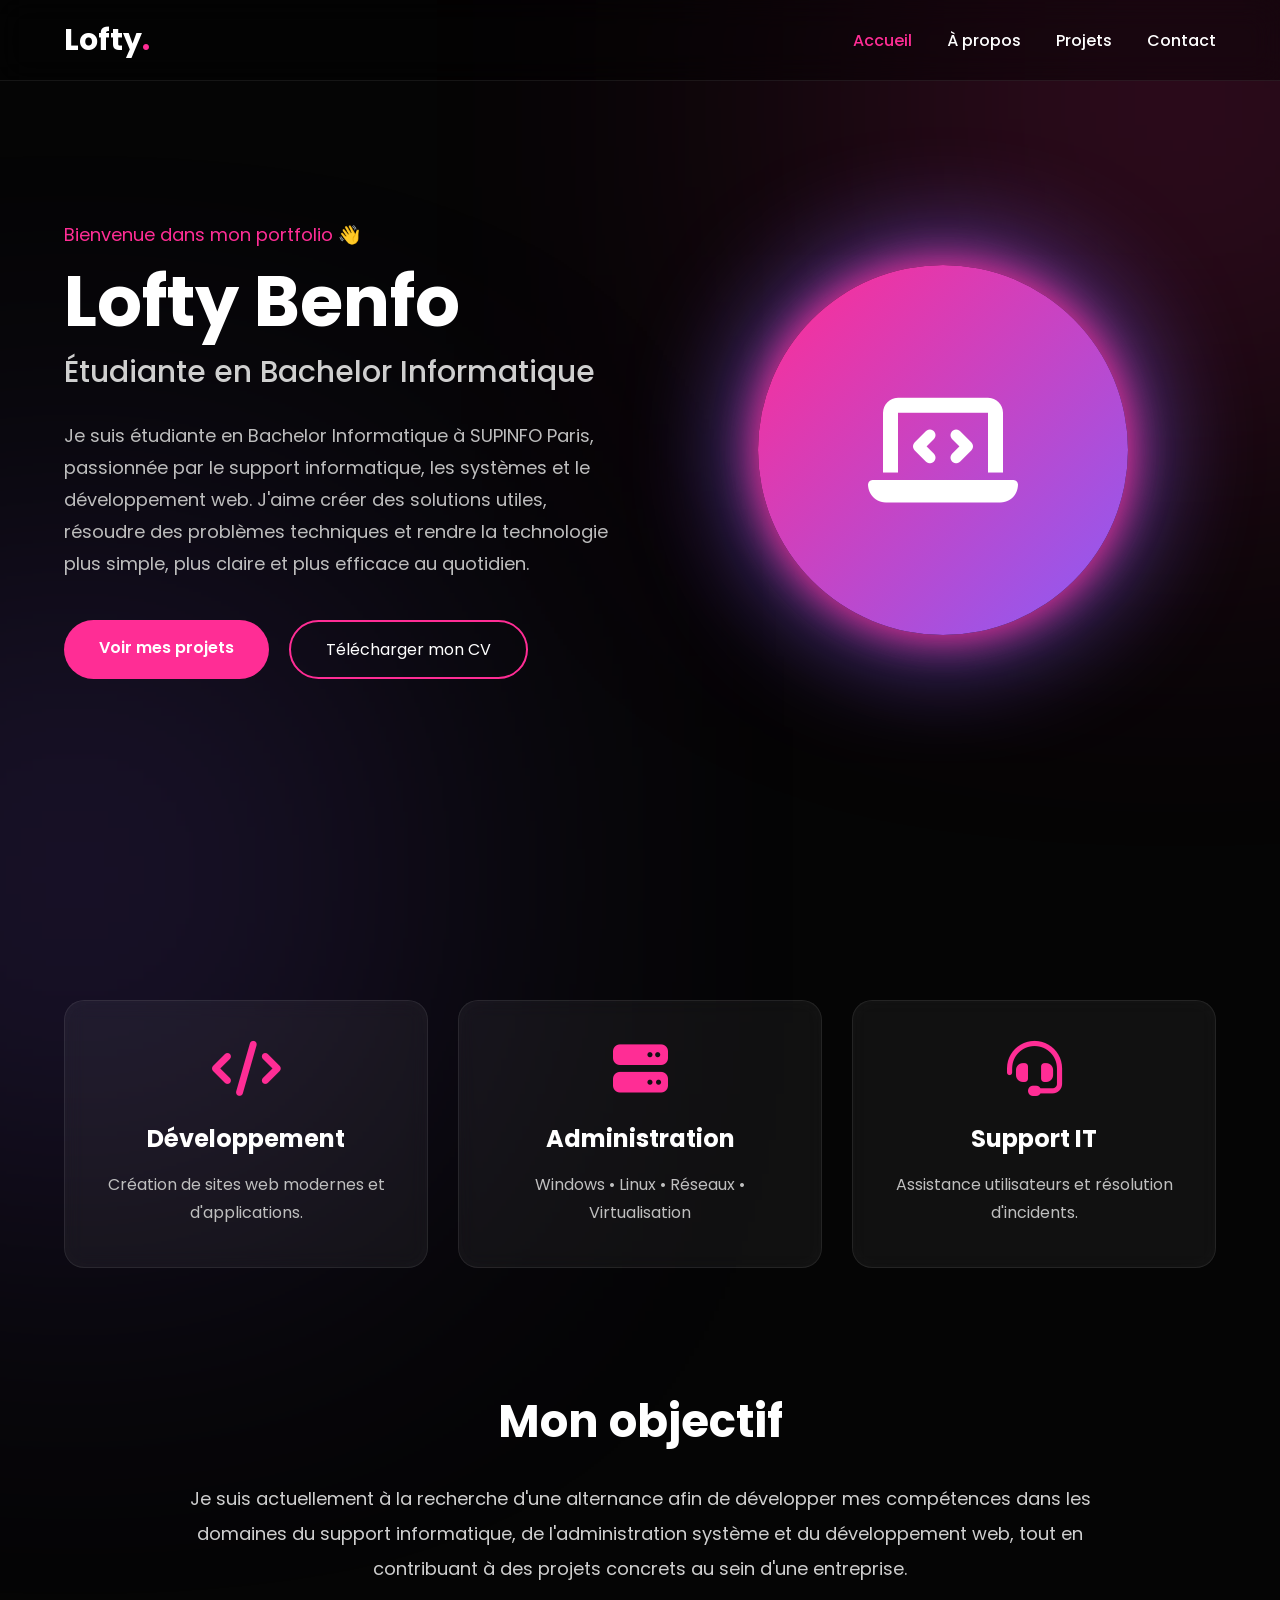
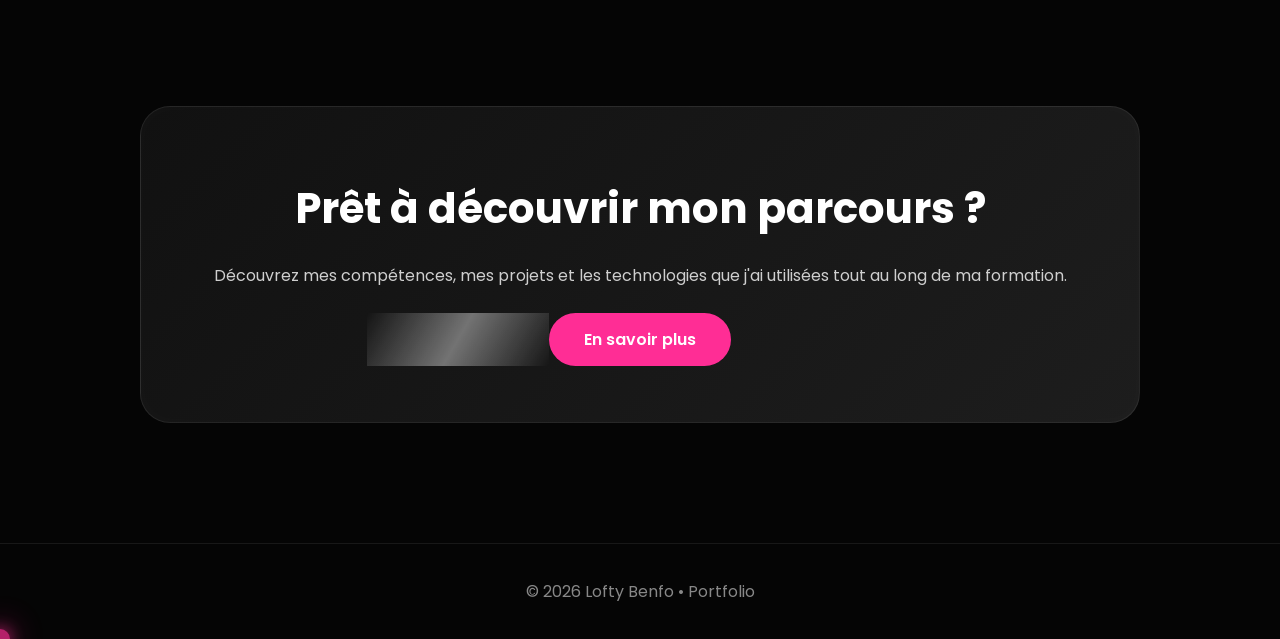
==== index.html @ cc240ce4 "Portfolio" ====
<!DOCTYPE html>
<html lang="fr">
<head>
    <meta charset="UTF-8">
    <meta name="viewport" content="width=device-width, initial-scale=1.0">
    <title>Lofty Benfo | Portfolio</title>

    <!-- Google Fonts -->
    <link href="https://fonts.googleapis.com/css2?family=Poppins:wght@300;400;500;600;700&display=swap" rel="stylesheet">

    <!-- Icons -->
    <link rel="stylesheet"
    href="https://cdnjs.cloudflare.com/ajax/libs/font-awesome/6.6.0/css/all.min.css">

    <!-- CSS -->
    <link rel="stylesheet" href="css/style.css">
</head>

<body>

    <!-- ================= NAVBAR ================= -->

    <header>

        <nav>

            <h2 class="logo">Lofty<span>.</span></h2>

            <ul>

                <li><a href="index.html" class="active">Accueil</a></li>

                <li><a href="about.html">À propos</a></li>

                <li><a href="projects.html">Projets</a></li>

                <li><a href="contact.html">Contact</a></li>

            </ul>

        </nav>

    </header>

    <!-- ================= HERO ================= -->

    <section class="hero">

        <div class="hero-left">

            <p class="hello">
                Bienvenue dans mon portfolio 👋
            </p>

            <h1>
                Lofty <span>Benfo</span>
            </h1>

            <h3>
                Étudiante en Bachelor Informatique
            </h3>

            <p class="description">

                Je suis étudiante en Bachelor Informatique à SUPINFO Paris,
                passionnée par le support informatique, les systèmes
                et le développement web.

                J'aime créer des solutions utiles,
                résoudre des problèmes techniques
                et rendre la technologie plus simple,
                plus claire et plus efficace au quotidien.

            </p>

            <div class="buttons">

         <a href="projects.html" class="btn">
        Voir mes projets
         </a>

            <a href="CV-Lofty-Benfo.pdf" class="btn2" download>
            Télécharger mon CV
        </a>

    </div>

        </div>

        <div class="hero-right">

            <div class="circle">

                <i class="fa-solid fa-laptop-code"></i>

            </div>

        </div>

    </section>

    <!-- ================= PETITES CARTES ================= -->

    <section class="cards">

        <div class="card">

            <i class="fa-solid fa-code"></i>

            <h3>Développement</h3>

            <p>
                Création de sites web modernes et d'applications.
            </p>

        </div>

        <div class="card">

            <i class="fa-solid fa-server"></i>

            <h3>Administration</h3>

            <p>
                Windows • Linux • Réseaux • Virtualisation
            </p>

        </div>

        <div class="card">

            <i class="fa-solid fa-headset"></i>

            <h3>Support IT</h3>

            <p>
                Assistance utilisateurs et résolution d'incidents.
            </p>

        </div>

    </section>

    <!-- ================= OBJECTIF ================= -->

    <section class="objectif">

        <h2>

            Mon objectif

        </h2>

        <p>

            Je suis actuellement à la recherche d'une alternance afin
            de développer mes compétences dans les domaines du support
            informatique, de l'administration système et du développement
            web, tout en contribuant à des projets concrets au sein
            d'une entreprise.

        </p>

    </section>

    <!-- ================= CTA ================= -->

    <section class="cta">

        <h2>

            Prêt à découvrir mon parcours ?

        </h2>

        <p>

            Découvrez mes compétences, mes projets et les technologies
            que j'ai utilisées tout au long de ma formation.

        </p>

        <a href="about.html" class="btn">
            En savoir plus
        </a>

    </section>

    <!-- ================= FOOTER ================= -->

    <footer>

        <p>

            © 2026 Lofty Benfo • Portfolio

        </p>

    </footer>

    <!-- JS -->
    <script src="js/script.js"></script>

</body>
</html>
---- css/style.css ----
/* ==========================
   GOOGLE FONT
========================== */

@import url('https://fonts.googleapis.com/css2?family=Poppins:wght@300;400;500;600;700;800&display=swap');

/* ==========================
   RESET
========================== */

*{
    margin:0;
    padding:0;
    box-sizing:border-box;
    scroll-behavior:smooth;
}

body{

    font-family:'Poppins',sans-serif;

    background:#050505;

    color:white;

    overflow-x:hidden;

}

/* ==========================
BACKGROUND
========================== */

body::before{

    content:"";

    position:fixed;

    width:700px;

    height:700px;

    background:#ff2d95;

    filter:blur(180px);

    top:-250px;

    right:-250px;

    opacity:.18;

    z-index:-2;

}

body::after{

    content:"";

    position:fixed;

    width:650px;

    height:650px;

    background:#8b5cf6;

    filter:blur(180px);

    bottom:-300px;

    left:-250px;

    opacity:.18;

    z-index:-2;

}

/* ==========================
NAVBAR
========================== */

header{

    width:100%;

    position:fixed;

    top:0;

    left:0;

    backdrop-filter:blur(15px);

    background:rgba(0,0,0,.40);

    border-bottom:1px solid rgba(255,255,255,.08);

    z-index:1000;

}

nav{

    width:90%;

    max-width:1200px;

    margin:auto;

    height:80px;

    display:flex;

    justify-content:space-between;

    align-items:center;

}

.logo{

    font-size:30px;

    font-weight:700;

}

.logo span{

    color:#ff2d95;

}

nav ul{

    display:flex;

    list-style:none;

    gap:35px;

}

nav ul li a{

    text-decoration:none;

    color:white;

    transition:.4s;

    font-weight:500;

}

nav ul li a:hover{

    color:#ff2d95;

}

.active{

    color:#ff2d95;

}

/* ==========================
HERO
========================== */

.hero{

    width:90%;

    max-width:1200px;

    margin:auto;

    min-height:100vh;

    display:flex;

    align-items:center;

    justify-content:space-between;

    gap:60px;

}

.hero-left{

    flex:1;

}

.hello{

    color:#ff2d95;

    font-size:18px;

    margin-bottom:15px;

}

.hero h1{

    font-size:70px;

    line-height:1.1;

    margin-bottom:10px;

}

.hero h1 span{

    color:#ff2d95;

}

.hero h3{

    color:#cfcfcf;

    font-size:30px;

    margin-bottom:25px;

    font-weight:500;

}

.description{

    color:#bdbdbd;

    line-height:32px;

    font-size:18px;

    max-width:650px;

}

/* ==========================
BOUTONS
========================== */

.buttons{

    display:flex;

    gap:20px;

    margin-top:40px;

}

.btn{

    background:#ff2d95;

    color:white;

    text-decoration:none;

    padding:15px 35px;

    border-radius:40px;

    transition:.4s;

    font-weight:600;

}

.btn:hover{

    transform:translateY(-5px);

    box-shadow:0 0 35px #ff2d95;

}

.btn2{

    border:2px solid #ff2d95;

    color:white;

    text-decoration:none;

    padding:15px 35px;

    border-radius:40px;

    transition:.4s;

}

.btn2:hover{

    background:#ff2d95;

}

/* ==========================
CERCLE
========================== */

.hero-right{

    flex:1;

    display:flex;

    justify-content:center;

}

.circle{

    width:370px;

    height:370px;

    border-radius:50%;

    display:flex;

    align-items:center;

    justify-content:center;

    background:linear-gradient(135deg,#ff2d95,#8b5cf6);

    box-shadow:

    0 0 40px #ff2d95,

    0 0 120px #8b5cf6;

    animation:float 4s ease-in-out infinite;

}

.circle i{

    font-size:120px;

    color:white;

}

/* ==========================
ANIMATION
========================== */

@keyframes float{

0%{

transform:translateY(0);

}

50%{

transform:translateY(-18px);

}

100%{

transform:translateY(0);

}

}

/* ==========================
   CARTES
========================== */

.cards{

    width:90%;

    max-width:1200px;

    margin:100px auto;

    display:grid;

    grid-template-columns:repeat(auto-fit,minmax(280px,1fr));

    gap:30px;

}

.card{

    background:rgba(255,255,255,.05);

    border:1px solid rgba(255,255,255,.08);

    border-radius:20px;

    padding:40px 30px;

    text-align:center;

    transition:.4s;

    backdrop-filter:blur(10px);

}

.card:hover{

    transform:translateY(-12px);

    border:1px solid #ff2d95;

    box-shadow:
    0 0 25px rgba(255,45,149,.5);

}

.card i{

    font-size:55px;

    color:#ff2d95;

    margin-bottom:25px;

}

.card h3{

    margin-bottom:15px;

    font-size:24px;

}

.card p{

    color:#bfbfbf;

    line-height:28px;

}

/* ==========================
OBJECTIF
========================== */

.objectif{

    width:90%;

    max-width:950px;

    margin:120px auto;

    text-align:center;

}

.objectif h2{

    font-size:45px;

    margin-bottom:25px;

    color:#ffffff;

}

.objectif p{

    color:#cfcfcf;

    font-size:18px;

    line-height:35px;

}

/* ==========================
CTA
========================== */

.cta{

    width:90%;

    max-width:1000px;

    margin:120px auto;

    background:linear-gradient(135deg,#111,#1d1d1d);

    border:1px solid rgba(255,255,255,.08);

    border-radius:30px;

    padding:70px;

    text-align:center;

}

.cta h2{

    font-size:42px;

    margin-bottom:20px;

}

.cta p{

    color:#cfcfcf;

    margin-bottom:35px;

    line-height:32px;

}

/* ==========================
FOOTER
========================== */

footer{

    margin-top:100px;

    padding:35px;

    border-top:1px solid rgba(255,255,255,.08);

    text-align:center;

}

footer p{

    color:#888;

}

/* ==========================
SCROLLBAR
========================== */

::-webkit-scrollbar{

    width:10px;

}

::-webkit-scrollbar-track{

    background:#050505;

}

::-webkit-scrollbar-thumb{

    background:#ff2d95;

    border-radius:20px;

}

::-webkit-scrollbar-thumb:hover{

    background:#ff5aad;

}

/* ==========================
SELECTION
========================== */

::selection{

    background:#ff2d95;

    color:white;

}

/* ==========================
ANIMATIONS D'APPARITION
========================== */

.hero,
.cards,
.objectif,
.cta{

    animation:fadeUp 1s ease;

}

@keyframes fadeUp{

    from{

        opacity:0;

        transform:translateY(50px);

    }

    to{

        opacity:1;

        transform:translateY(0);

    }

}

/* ==========================
EFFET LUMIÈRE SUR LES CARTES
========================== */

.card::before{

    content:"";

    position:absolute;

    inset:0;

    border-radius:20px;

    background:linear-gradient(
    135deg,
    rgba(255,45,149,.12),
    transparent,
    rgba(139,92,246,.12));

    opacity:0;

    transition:.4s;

}

.card{

    position:relative;

    overflow:hidden;

}

.card:hover::before{

    opacity:1;

}

/* ==========================
   RESPONSIVE TABLETTE
========================== */

@media(max-width:900px){

    nav{

        width:85%;

    }


    nav ul{

        gap:15px;

    }


    .hero{

        flex-direction:column-reverse;

        text-align:center;

        padding-top:120px;

    }


    .hero h1{

        font-size:55px;

    }


    .hero h3{

        font-size:24px;

    }


    .description{

        margin:auto;

    }


    .buttons{

        justify-content:center;

    }


    .circle{

        width:300px;

        height:300px;

    }


    .circle i{

        font-size:90px;

    }


    .cta{

        padding:45px 25px;

    }


    .cta h2{

        font-size:32px;

    }

}


/* ==========================
   RESPONSIVE MOBILE
========================== */

@media(max-width:600px){


    nav{

        height:70px;

        flex-direction:column;

        justify-content:center;

        gap:10px;

    }


    .logo{

        font-size:25px;

    }


    nav ul{

        display:none;

    }


    .hero{

        width:85%;

    }


    .hello{

        font-size:16px;

    }


    .hero h1{

        font-size:42px;

    }


    .hero h3{

        font-size:20px;

    }


    .description{

        font-size:16px;

        line-height:28px;

    }


    .buttons{

        flex-direction:column;

        align-items:center;

    }


    .btn,
    .btn2{

        width:220px;

        text-align:center;

    }


    .circle{

        width:230px;

        height:230px;

    }


    .circle i{

        font-size:70px;

    }


    .cards{

        width:85%;

    }


    .objectif h2{

        font-size:35px;

    }


    .objectif p{

        font-size:16px;

        line-height:30px;

    }


}


/* ==========================
   EFFET NEON TEXTE
========================== */


.hero h1 span{

    text-shadow:

    0 0 10px #ff2d95,

    0 0 30px #ff2d95,

    0 0 60px #ff2d95;

}


/* ==========================
   BOUTON GLOW ANIMATION
========================== */


.btn{

    position:relative;

    overflow:hidden;

}


.btn::before{

    content:"";

    position:absolute;

    top:0;

    left:-100%;

    width:100%;

    height:100%;

    background:

    linear-gradient(
    120deg,
    transparent,
    rgba(255,255,255,.4),
    transparent
    );

    transition:.6s;

}


.btn:hover::before{

    left:100%;

}


/* ==========================
   CURSEUR LUMINEUX
========================== */


body{

    cursor:default;

}


a{

    cursor:pointer;

}


/* ==========================
   PAGE TRANSITION
========================== */


body{

    animation:pageLoad .8s ease;

}


@keyframes pageLoad{


from{

    opacity:0;

}


to{

    opacity:1;

}


}


/* ==========================
   EFFET GLASS
========================== */


.card,
.cta{

    box-shadow:

    inset 0 0 20px rgba(255,255,255,.02);

}


/* ==========================
   LIENS
========================== */


a{

    transition:.3s ease;

}
/* ==========================
   CURSEUR NEON
========================== */

.cursor{

    width:20px;

    height:20px;

    border-radius:50%;

    background:#ff2d95;

    position:fixed;

    pointer-events:none;

    z-index:9999;

    transform:translate(-50%,-50%);

    box-shadow:

    0 0 15px #ff2d95,

    0 0 35px #ff2d95;

    opacity:.7;

}


@media(max-width:600px){

    .cursor{

        display:none;

    }

}

/* ==========================
   FIN STYLE
========================== */
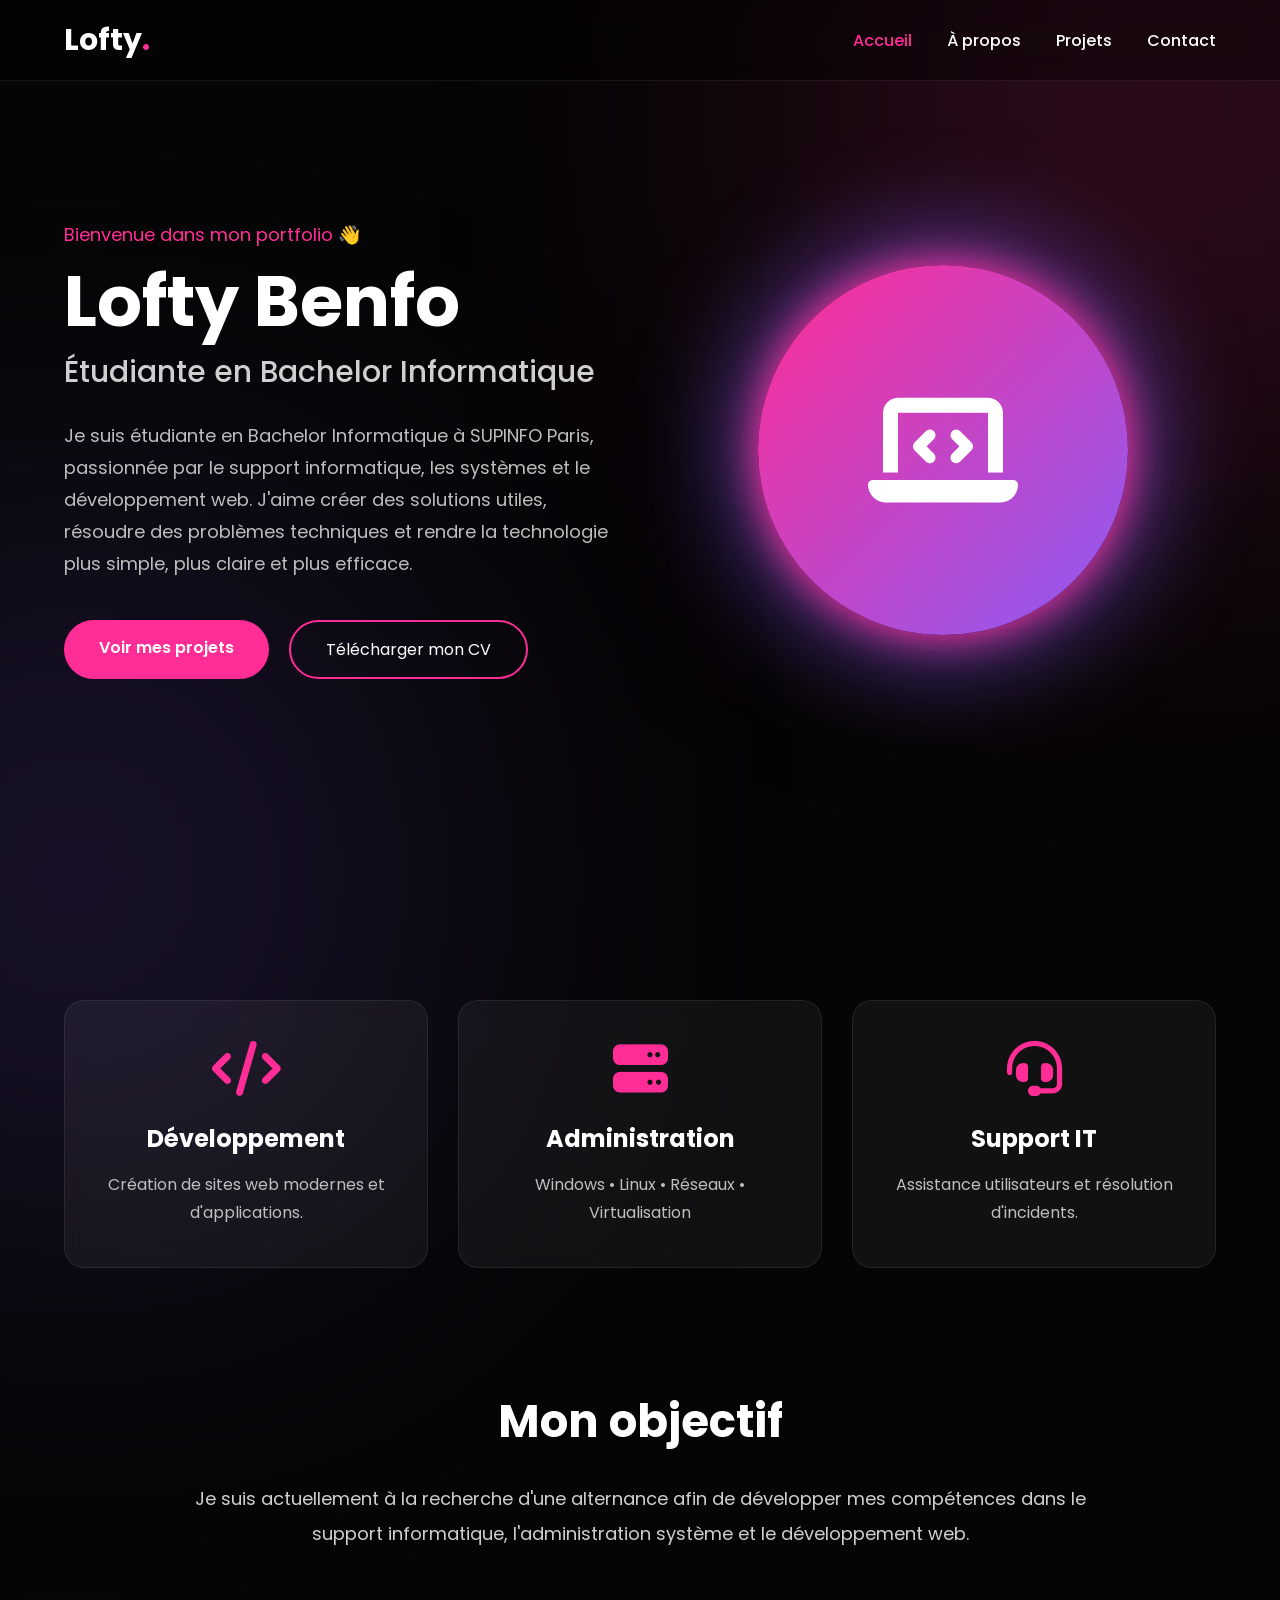
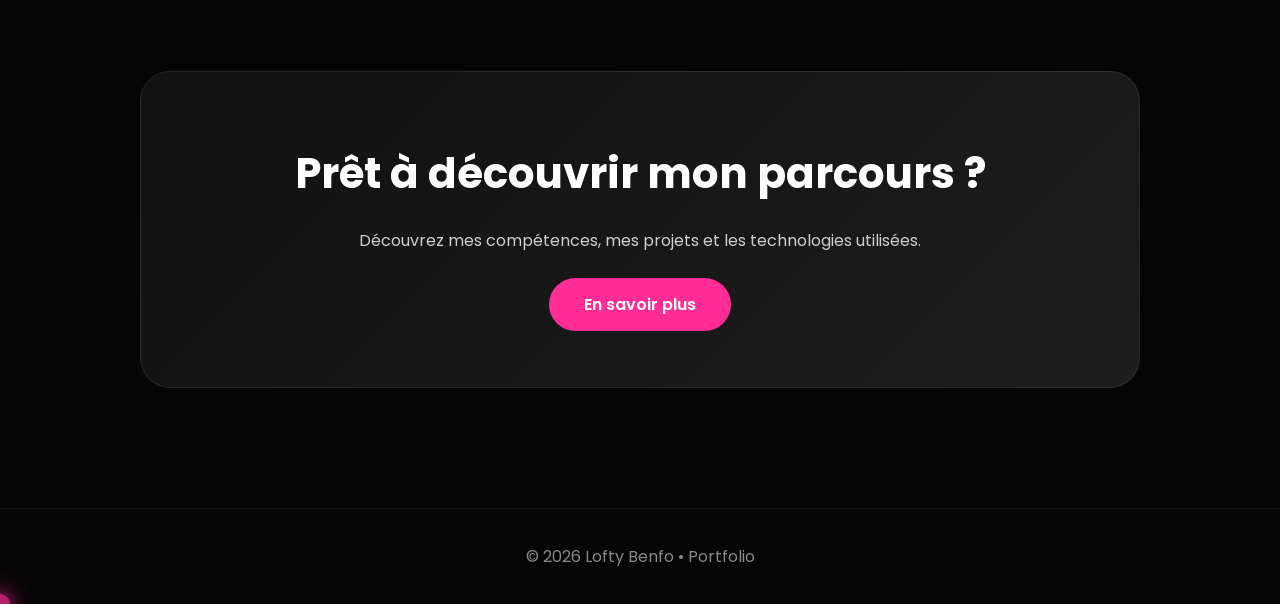
==== commit 6e67e4bf: "Fix liens CSS et JS" ====
--- a/index.html
+++ b/index.html
@@ -5,201 +5,102 @@
     <meta name="viewport" content="width=device-width, initial-scale=1.0">
     <title>Lofty Benfo | Portfolio</title>
 
-    <!-- Google Fonts -->
     <link href="https://fonts.googleapis.com/css2?family=Poppins:wght@300;400;500;600;700&display=swap" rel="stylesheet">
-
-    <!-- Icons -->
     <link rel="stylesheet"
     href="https://cdnjs.cloudflare.com/ajax/libs/font-awesome/6.6.0/css/all.min.css">
 
-    <!-- CSS -->
-    <link rel="stylesheet" href="css/style.css">
+    <link rel="stylesheet" href="style.css">
 </head>
 
 <body>
 
-    <!-- ================= NAVBAR ================= -->
+<header>
+    <nav>
+        <h2 class="logo">Lofty<span>.</span></h2>
+        <ul>
+            <li><a href="index.html" class="active">Accueil</a></li>
+            <li><a href="about.html">À propos</a></li>
+            <li><a href="projects.html">Projets</a></li>
+            <li><a href="contact.html">Contact</a></li>
+        </ul>
+    </nav>
+</header>
 
-    <header>
+<section class="hero">
 
-        <nav>
+    <div class="hero-left">
 
-            <h2 class="logo">Lofty<span>.</span></h2>
+        <p class="hello">Bienvenue dans mon portfolio 👋</p>
 
-            <ul>
+        <h1>Lofty <span>Benfo</span></h1>
 
-                <li><a href="index.html" class="active">Accueil</a></li>
+        <h3>Étudiante en Bachelor Informatique</h3>
 
-                <li><a href="about.html">À propos</a></li>
+        <p class="description">
+            Je suis étudiante en Bachelor Informatique à SUPINFO Paris,
+            passionnée par le support informatique, les systèmes
+            et le développement web.
+            J'aime créer des solutions utiles, résoudre des problèmes techniques
+            et rendre la technologie plus simple, plus claire et plus efficace.
+        </p>
 
-                <li><a href="projects.html">Projets</a></li>
-
-                <li><a href="contact.html">Contact</a></li>
-
-            </ul>
-
-        </nav>
-
-    </header>
-
-    <!-- ================= HERO ================= -->
-
-    <section class="hero">
-
-        <div class="hero-left">
-
-            <p class="hello">
-                Bienvenue dans mon portfolio 👋
-            </p>
-
-            <h1>
-                Lofty <span>Benfo</span>
-            </h1>
-
-            <h3>
-                Étudiante en Bachelor Informatique
-            </h3>
-
-            <p class="description">
-
-                Je suis étudiante en Bachelor Informatique à SUPINFO Paris,
-                passionnée par le support informatique, les systèmes
-                et le développement web.
-
-                J'aime créer des solutions utiles,
-                résoudre des problèmes techniques
-                et rendre la technologie plus simple,
-                plus claire et plus efficace au quotidien.
-
-            </p>
-
-            <div class="buttons">
-
-         <a href="projects.html" class="btn">
-        Voir mes projets
-         </a>
-
-            <a href="CV-Lofty-Benfo.pdf" class="btn2" download>
-            Télécharger mon CV
-        </a>
+        <div class="buttons">
+            <a href="projects.html" class="btn">Voir mes projets</a>
+            <a href="CV-Lofty-Benfo.pdf" class="btn2" download>Télécharger mon CV</a>
+        </div>
 
     </div>
 
+    <div class="hero-right">
+        <div class="circle">
+            <i class="fa-solid fa-laptop-code"></i>
         </div>
+    </div>
 
-        <div class="hero-right">
+</section>
 
-            <div class="circle">
+<section class="cards">
 
-                <i class="fa-solid fa-laptop-code"></i>
+    <div class="card">
+        <i class="fa-solid fa-code"></i>
+        <h3>Développement</h3>
+        <p>Création de sites web modernes et d'applications.</p>
+    </div>
 
-            </div>
+    <div class="card">
+        <i class="fa-solid fa-server"></i>
+        <h3>Administration</h3>
+        <p>Windows • Linux • Réseaux • Virtualisation</p>
+    </div>
 
-        </div>
+    <div class="card">
+        <i class="fa-solid fa-headset"></i>
+        <h3>Support IT</h3>
+        <p>Assistance utilisateurs et résolution d'incidents.</p>
+    </div>
 
-    </section>
+</section>
 
-    <!-- ================= PETITES CARTES ================= -->
+<section class="objectif">
+    <h2>Mon objectif</h2>
+    <p>
+        Je suis actuellement à la recherche d'une alternance afin
+        de développer mes compétences dans le support informatique,
+        l'administration système et le développement web.
+    </p>
+</section>
 
-    <section class="cards">
+<section class="cta">
+    <h2>Prêt à découvrir mon parcours ?</h2>
+    <p>Découvrez mes compétences, mes projets et les technologies utilisées.</p>
+    <a href="about.html" class="btn">En savoir plus</a>
+</section>
 
-        <div class="card">
+<footer>
+    <p>© 2026 Lofty Benfo • Portfolio</p>
+</footer>
 
-            <i class="fa-solid fa-code"></i>
-
-            <h3>Développement</h3>
-
-            <p>
-                Création de sites web modernes et d'applications.
-            </p>
-
-        </div>
-
-        <div class="card">
-
-            <i class="fa-solid fa-server"></i>
-
-            <h3>Administration</h3>
-
-            <p>
-                Windows • Linux • Réseaux • Virtualisation
-            </p>
-
-        </div>
-
-        <div class="card">
-
-            <i class="fa-solid fa-headset"></i>
-
-            <h3>Support IT</h3>
-
-            <p>
-                Assistance utilisateurs et résolution d'incidents.
-            </p>
-
-        </div>
-
-    </section>
-
-    <!-- ================= OBJECTIF ================= -->
-
-    <section class="objectif">
-
-        <h2>
-
-            Mon objectif
-
-        </h2>
-
-        <p>
-
-            Je suis actuellement à la recherche d'une alternance afin
-            de développer mes compétences dans les domaines du support
-            informatique, de l'administration système et du développement
-            web, tout en contribuant à des projets concrets au sein
-            d'une entreprise.
-
-        </p>
-
-    </section>
-
-    <!-- ================= CTA ================= -->
-
-    <section class="cta">
-
-        <h2>
-
-            Prêt à découvrir mon parcours ?
-
-        </h2>
-
-        <p>
-
-            Découvrez mes compétences, mes projets et les technologies
-            que j'ai utilisées tout au long de ma formation.
-
-        </p>
-
-        <a href="about.html" class="btn">
-            En savoir plus
-        </a>
-
-    </section>
-
-    <!-- ================= FOOTER ================= -->
-
-    <footer>
-
-        <p>
-
-            © 2026 Lofty Benfo • Portfolio
-
-        </p>
-
-    </footer>
-
-    <!-- JS -->
-    <script src="js/script.js"></script>
+<script src="script.js"></script>
 
 </body>
-</html>+</html>
--- a/style.css
+++ b/style.css
@@ -0,0 +1,422 @@
+/* ==========================
+   GOOGLE FONT
+========================== */
+
+@import url('https://fonts.googleapis.com/css2?family=Poppins:wght@300;400;500;600;700;800&display=swap');
+
+/* ==========================
+   RESET
+========================== */
+
+*{
+    margin:0;
+    padding:0;
+    box-sizing:border-box;
+    scroll-behavior:smooth;
+}
+
+body{
+    font-family:'Poppins',sans-serif;
+    background:#050505;
+    color:white;
+    overflow-x:hidden;
+}
+
+/* ==========================
+BACKGROUND
+========================== */
+
+body::before{
+    content:"";
+    position:fixed;
+    width:700px;
+    height:700px;
+    background:#ff2d95;
+    filter:blur(180px);
+    top:-250px;
+    right:-250px;
+    opacity:.18;
+    z-index:-2;
+}
+
+body::after{
+    content:"";
+    position:fixed;
+    width:650px;
+    height:650px;
+    background:#8b5cf6;
+    filter:blur(180px);
+    bottom:-300px;
+    left:-250px;
+    opacity:.18;
+    z-index:-2;
+}
+
+/* ==========================
+NAVBAR
+========================== */
+
+header{
+    width:100%;
+    position:fixed;
+    top:0;
+    left:0;
+    backdrop-filter:blur(15px);
+    background:rgba(0,0,0,.40);
+    border-bottom:1px solid rgba(255,255,255,.08);
+    z-index:1000;
+}
+
+nav{
+    width:90%;
+    max-width:1200px;
+    margin:auto;
+    height:80px;
+    display:flex;
+    justify-content:space-between;
+    align-items:center;
+}
+
+.logo{
+    font-size:30px;
+    font-weight:700;
+}
+
+.logo span{
+    color:#ff2d95;
+}
+
+nav ul{
+    display:flex;
+    list-style:none;
+    gap:35px;
+}
+
+nav ul li a{
+    text-decoration:none;
+    color:white;
+    transition:.4s;
+    font-weight:500;
+}
+
+nav ul li a:hover{
+    color:#ff2d95;
+}
+
+.active{
+    color:#ff2d95;
+}
+
+/* ==========================
+HERO
+========================== */
+
+.hero{
+    width:90%;
+    max-width:1200px;
+    margin:auto;
+    min-height:100vh;
+    display:flex;
+    align-items:center;
+    justify-content:space-between;
+    gap:60px;
+}
+
+.hero-left{
+    flex:1;
+}
+
+.hello{
+    color:#ff2d95;
+    font-size:18px;
+    margin-bottom:15px;
+}
+
+.hero h1{
+    font-size:70px;
+    line-height:1.1;
+    margin-bottom:10px;
+}
+
+.hero h1 span{
+    color:#ff2d95;
+}
+
+.hero h3{
+    color:#cfcfcf;
+    font-size:30px;
+    margin-bottom:25px;
+    font-weight:500;
+}
+
+.description{
+    color:#bdbdbd;
+    line-height:32px;
+    font-size:18px;
+    max-width:650px;
+}
+
+/* ==========================
+BOUTONS
+========================== */
+
+.buttons{
+    display:flex;
+    gap:20px;
+    margin-top:40px;
+}
+
+.btn{
+    background:#ff2d95;
+    color:white;
+    text-decoration:none;
+    padding:15px 35px;
+    border-radius:40px;
+    transition:.4s;
+    font-weight:600;
+    position:relative;
+    overflow:hidden;
+}
+
+.btn:hover{
+    transform:translateY(-5px);
+    box-shadow:0 0 35px #ff2d95;
+}
+
+.btn2{
+    border:2px solid #ff2d95;
+    color:white;
+    text-decoration:none;
+    padding:15px 35px;
+    border-radius:40px;
+    transition:.4s;
+}
+
+.btn2:hover{
+    background:#ff2d95;
+}
+
+/* ==========================
+CERCLE
+========================== */
+
+.hero-right{
+    flex:1;
+    display:flex;
+    justify-content:center;
+}
+
+.circle{
+    width:370px;
+    height:370px;
+    border-radius:50%;
+    display:flex;
+    align-items:center;
+    justify-content:center;
+    background:linear-gradient(135deg,#ff2d95,#8b5cf6);
+    box-shadow:
+    0 0 40px #ff2d95,
+    0 0 120px #8b5cf6;
+    animation:float 4s ease-in-out infinite;
+}
+
+.circle i{
+    font-size:120px;
+    color:white;
+}
+
+/* ==========================
+ANIMATION
+========================== */
+
+@keyframes float{
+0%{ transform:translateY(0); }
+50%{ transform:translateY(-18px); }
+100%{ transform:translateY(0); }
+}
+
+/* ==========================
+CARTES
+========================== */
+
+.cards{
+    width:90%;
+    max-width:1200px;
+    margin:100px auto;
+    display:grid;
+    grid-template-columns:repeat(auto-fit,minmax(280px,1fr));
+    gap:30px;
+}
+
+.card{
+    background:rgba(255,255,255,.05);
+    border:1px solid rgba(255,255,255,.08);
+    border-radius:20px;
+    padding:40px 30px;
+    text-align:center;
+    transition:.4s;
+    backdrop-filter:blur(10px);
+    position:relative;
+    overflow:hidden;
+}
+
+.card:hover{
+    transform:translateY(-12px);
+    border:1px solid #ff2d95;
+    box-shadow:0 0 25px rgba(255,45,149,.5);
+}
+
+.card i{
+    font-size:55px;
+    color:#ff2d95;
+    margin-bottom:25px;
+}
+
+.card h3{
+    margin-bottom:15px;
+    font-size:24px;
+}
+
+.card p{
+    color:#bfbfbf;
+    line-height:28px;
+}
+
+/* ==========================
+OBJECTIF
+========================== */
+
+.objectif{
+    width:90%;
+    max-width:950px;
+    margin:120px auto;
+    text-align:center;
+}
+
+.objectif h2{
+    font-size:45px;
+    margin-bottom:25px;
+    color:#ffffff;
+}
+
+.objectif p{
+    color:#cfcfcf;
+    font-size:18px;
+    line-height:35px;
+}
+
+/* ==========================
+CTA
+========================== */
+
+.cta{
+    width:90%;
+    max-width:1000px;
+    margin:120px auto;
+    background:linear-gradient(135deg,#111,#1d1d1d);
+    border:1px solid rgba(255,255,255,.08);
+    border-radius:30px;
+    padding:70px;
+    text-align:center;
+}
+
+.cta h2{
+    font-size:42px;
+    margin-bottom:20px;
+}
+
+.cta p{
+    color:#cfcfcf;
+    margin-bottom:35px;
+    line-height:32px;
+}
+
+/* ==========================
+FOOTER
+========================== */
+
+footer{
+    margin-top:100px;
+    padding:35px;
+    border-top:1px solid rgba(255,255,255,.08);
+    text-align:center;
+}
+
+footer p{
+    color:#888;
+}
+
+/* ==========================
+SCROLLBAR
+========================== */
+
+::-webkit-scrollbar{
+    width:10px;
+}
+
+::-webkit-scrollbar-track{
+    background:#050505;
+}
+
+::-webkit-scrollbar-thumb{
+    background:#ff2d95;
+    border-radius:20px;
+}
+
+::-webkit-scrollbar-thumb:hover{
+    background:#ff5aad;
+}
+
+/* ==========================
+SELECTION
+========================== */
+
+::selection{
+    background:#ff2d95;
+    color:white;
+}
+
+/* ==========================
+ANIMATIONS D'APPARITION
+========================== */
+
+.hero,
+.cards,
+.objectif,
+.cta{
+    animation:fadeUp 1s ease;
+}
+
+@keyframes fadeUp{
+    from{
+        opacity:0;
+        transform:translateY(50px);
+    }
+    to{
+        opacity:1;
+        transform:translateY(0);
+    }
+}
+
+/* ==========================
+CURSEUR NEON
+========================== */
+
+.cursor{
+    width:20px;
+    height:20px;
+    border-radius:50%;
+    background:#ff2d95;
+    position:fixed;
+    pointer-events:none;
+    z-index:9999;
+    transform:translate(-50%,-50%);
+    box-shadow:
+    0 0 15px #ff2d95,
+    0 0 35px #ff2d95;
+    opacity:.7;
+}
+
+@media(max-width:600px){
+    .cursor{ display:none; }
+}
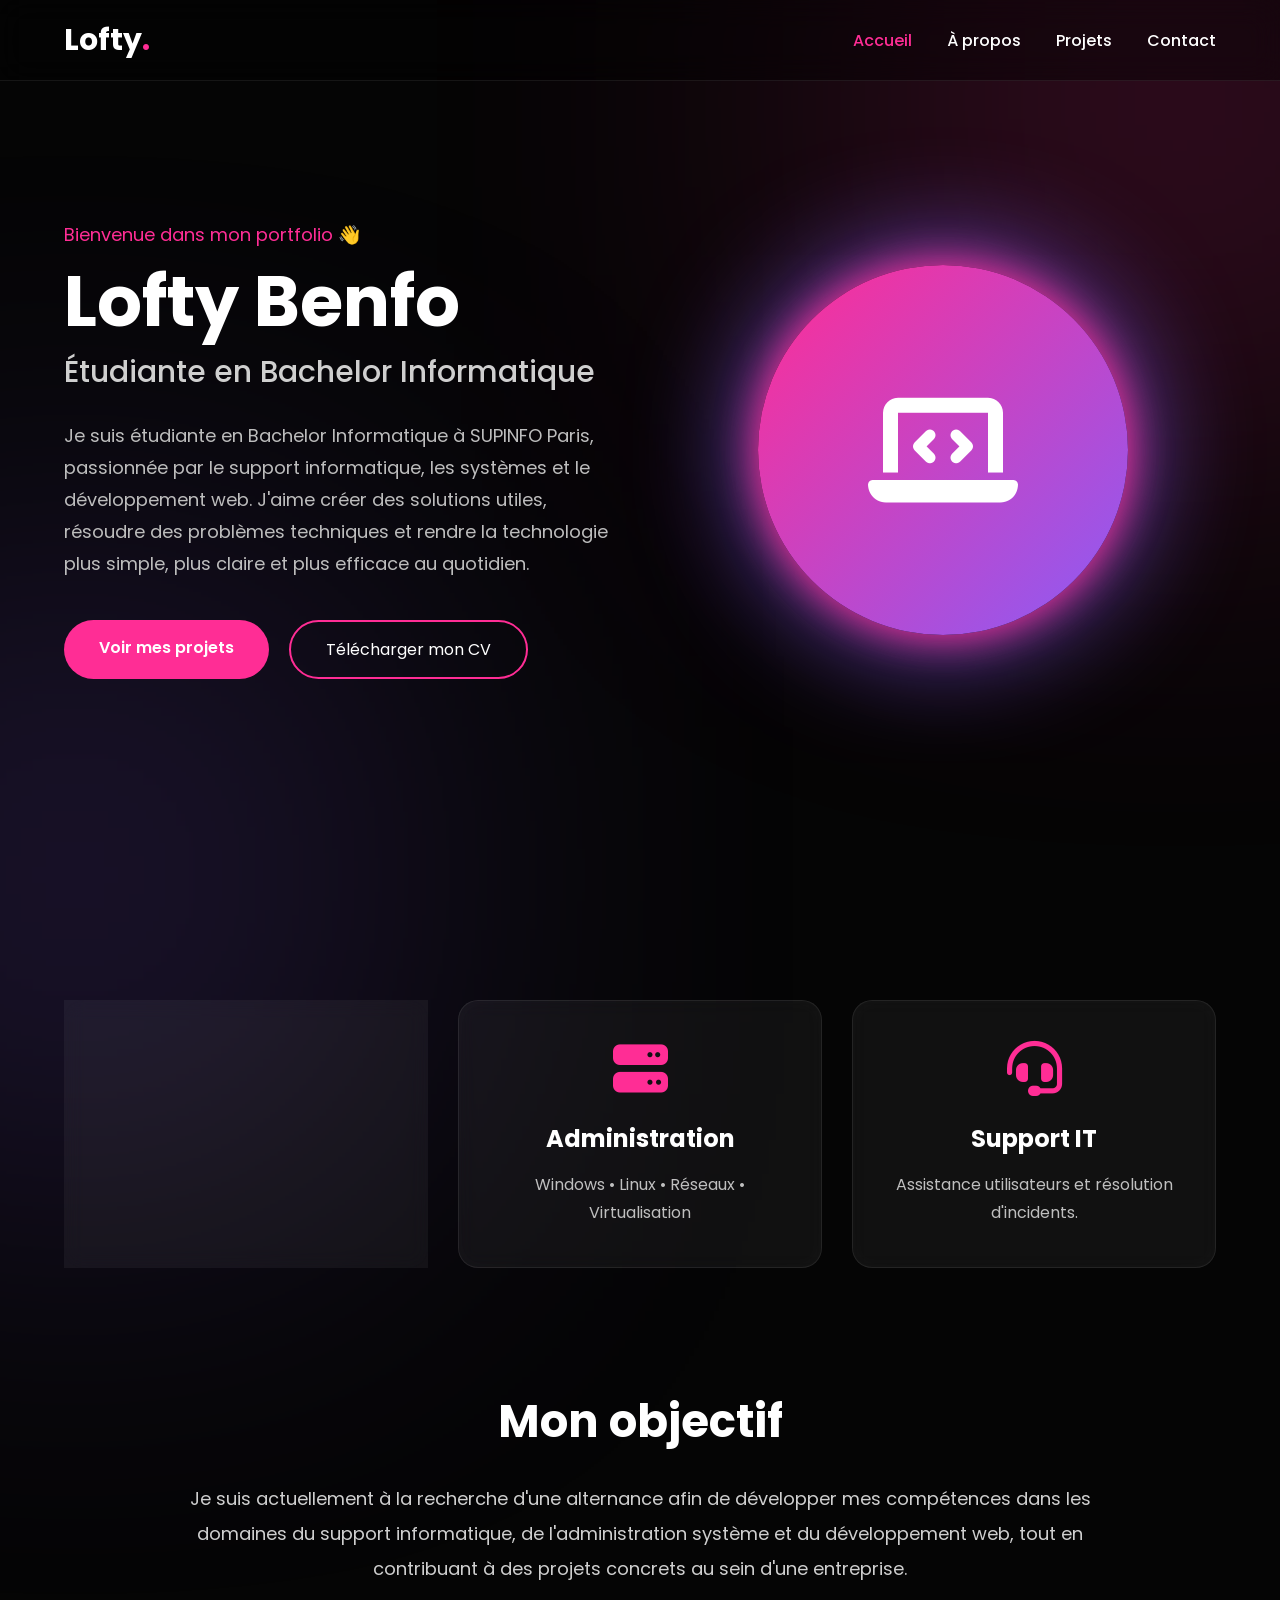
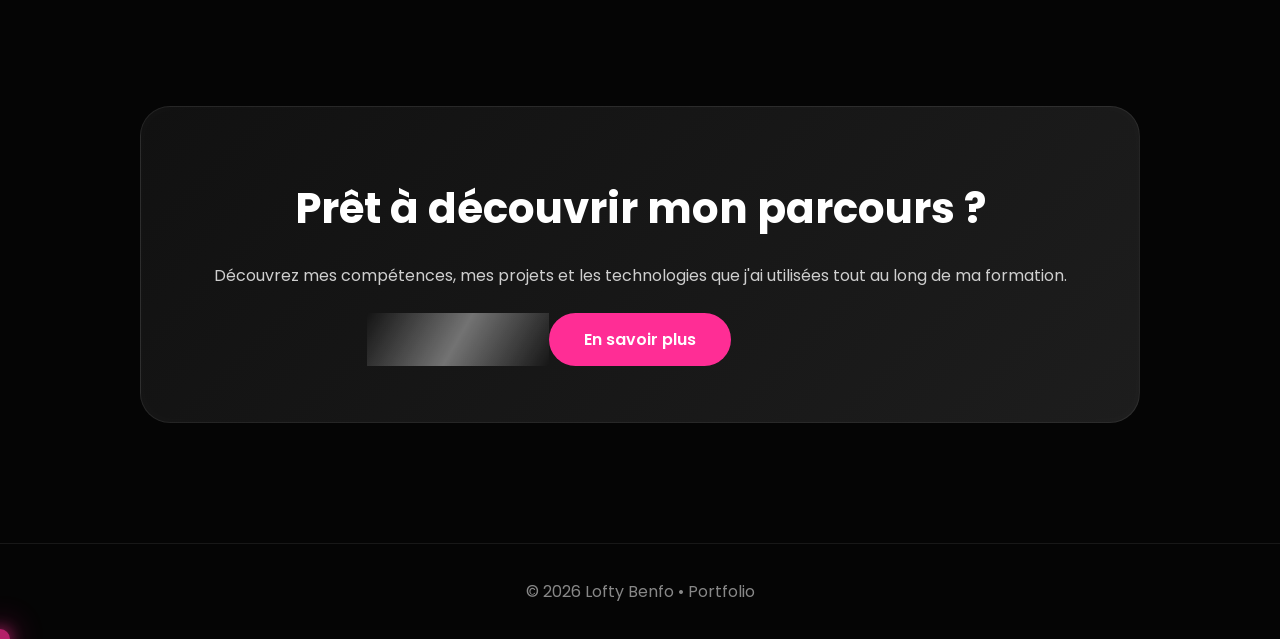
==== commit f5c9fbe2: "update CV link" ====
--- a/index.html
+++ b/index.html
@@ -5,102 +5,204 @@
     <meta name="viewport" content="width=device-width, initial-scale=1.0">
     <title>Lofty Benfo | Portfolio</title>
 
+    <!-- Google Fonts -->
     <link href="https://fonts.googleapis.com/css2?family=Poppins:wght@300;400;500;600;700&display=swap" rel="stylesheet">
+
+    <!-- Icons -->
     <link rel="stylesheet"
     href="https://cdnjs.cloudflare.com/ajax/libs/font-awesome/6.6.0/css/all.min.css">
 
-    <link rel="stylesheet" href="style.css">
+    <!-- CSS -->
+    <link rel="stylesheet" href="css/style.css">
 </head>
 
 <body>
 
-<header>
-    <nav>
-        <h2 class="logo">Lofty<span>.</span></h2>
-        <ul>
-            <li><a href="index.html" class="active">Accueil</a></li>
-            <li><a href="about.html">À propos</a></li>
-            <li><a href="projects.html">Projets</a></li>
-            <li><a href="contact.html">Contact</a></li>
-        </ul>
-    </nav>
-</header>
-
-<section class="hero">
-
-    <div class="hero-left">
-
-        <p class="hello">Bienvenue dans mon portfolio 👋</p>
-
-        <h1>Lofty <span>Benfo</span></h1>
-
-        <h3>Étudiante en Bachelor Informatique</h3>
-
-        <p class="description">
-            Je suis étudiante en Bachelor Informatique à SUPINFO Paris,
-            passionnée par le support informatique, les systèmes
-            et le développement web.
-            J'aime créer des solutions utiles, résoudre des problèmes techniques
-            et rendre la technologie plus simple, plus claire et plus efficace.
+    <!-- ================= NAVBAR ================= -->
+
+    <header>
+
+        <nav>
+
+            <h2 class="logo">Lofty<span>.</span></h2>
+
+            <ul>
+
+                <li><a href="index.html" class="active">Accueil</a></li>
+
+                <li><a href="about.html">À propos</a></li>
+
+                <li><a href="projects.html">Projets</a></li>
+
+                <li><a href="contact.html">Contact</a></li>
+
+            </ul>
+
+        </nav>
+
+    </header>
+
+    <!-- ================= HERO ================= -->
+
+    <section class="hero">
+
+        <div class="hero-left">
+
+            <p class="hello">
+                Bienvenue dans mon portfolio 👋
+            </p>
+
+            <h1>
+                Lofty <span>Benfo</span>
+            </h1>
+
+            <h3>
+                Étudiante en Bachelor Informatique
+            </h3>
+
+            <p class="description">
+
+                Je suis étudiante en Bachelor Informatique à SUPINFO Paris,
+                passionnée par le support informatique, les systèmes
+                et le développement web.
+
+                J'aime créer des solutions utiles,
+                résoudre des problèmes techniques
+                et rendre la technologie plus simple,
+                plus claire et plus efficace au quotidien.
+
+            </p>
+
+            <div class="buttons">
+
+         <a href="projects.html" class="btn">
+        Voir mes projets
+         </a>
+        <a href="CV%20Lofty%20BENFO.pdf" class="btn2" download>
+    Télécharger mon CV
+</a>
+
+
+
+        </a>
+
+    </div>
+
+        </div>
+
+        <div class="hero-right">
+
+            <div class="circle">
+
+                <i class="fa-solid fa-laptop-code"></i>
+
+            </div>
+
+        </div>
+
+    </section>
+
+    <!-- ================= PETITES CARTES ================= -->
+
+    <section class="cards">
+
+        <div class="card">
+
+            <i class="fa-solid fa-code"></i>
+
+            <h3>Développement</h3>
+
+            <p>
+                Création de sites web modernes et d'applications.
+            </p>
+
+        </div>
+
+        <div class="card">
+
+            <i class="fa-solid fa-server"></i>
+
+            <h3>Administration</h3>
+
+            <p>
+                Windows • Linux • Réseaux • Virtualisation
+            </p>
+
+        </div>
+
+        <div class="card">
+
+            <i class="fa-solid fa-headset"></i>
+
+            <h3>Support IT</h3>
+
+            <p>
+                Assistance utilisateurs et résolution d'incidents.
+            </p>
+
+        </div>
+
+    </section>
+
+    <!-- ================= OBJECTIF ================= -->
+
+    <section class="objectif">
+
+        <h2>
+
+            Mon objectif
+
+        </h2>
+
+        <p>
+
+            Je suis actuellement à la recherche d'une alternance afin
+            de développer mes compétences dans les domaines du support
+            informatique, de l'administration système et du développement
+            web, tout en contribuant à des projets concrets au sein
+            d'une entreprise.
+
         </p>
 
-        <div class="buttons">
-            <a href="projects.html" class="btn">Voir mes projets</a>
-            <a href="CV-Lofty-Benfo.pdf" class="btn2" download>Télécharger mon CV</a>
-        </div>
-
-    </div>
-
-    <div class="hero-right">
-        <div class="circle">
-            <i class="fa-solid fa-laptop-code"></i>
-        </div>
-    </div>
-
-</section>
-
-<section class="cards">
-
-    <div class="card">
-        <i class="fa-solid fa-code"></i>
-        <h3>Développement</h3>
-        <p>Création de sites web modernes et d'applications.</p>
-    </div>
-
-    <div class="card">
-        <i class="fa-solid fa-server"></i>
-        <h3>Administration</h3>
-        <p>Windows • Linux • Réseaux • Virtualisation</p>
-    </div>
-
-    <div class="card">
-        <i class="fa-solid fa-headset"></i>
-        <h3>Support IT</h3>
-        <p>Assistance utilisateurs et résolution d'incidents.</p>
-    </div>
-
-</section>
-
-<section class="objectif">
-    <h2>Mon objectif</h2>
-    <p>
-        Je suis actuellement à la recherche d'une alternance afin
-        de développer mes compétences dans le support informatique,
-        l'administration système et le développement web.
-    </p>
-</section>
-
-<section class="cta">
-    <h2>Prêt à découvrir mon parcours ?</h2>
-    <p>Découvrez mes compétences, mes projets et les technologies utilisées.</p>
-    <a href="about.html" class="btn">En savoir plus</a>
-</section>
-
-<footer>
-    <p>© 2026 Lofty Benfo • Portfolio</p>
-</footer>
-
-<script src="script.js"></script>
+    </section>
+
+    <!-- ================= CTA ================= -->
+
+    <section class="cta">
+
+        <h2>
+
+            Prêt à découvrir mon parcours ?
+
+        </h2>
+
+        <p>
+
+            Découvrez mes compétences, mes projets et les technologies
+            que j'ai utilisées tout au long de ma formation.
+
+        </p>
+
+        <a href="about.html" class="btn">
+            En savoir plus
+        </a>
+
+    </section>
+
+    <!-- ================= FOOTER ================= -->
+
+    <footer>
+
+        <p>
+
+            © 2026 Lofty Benfo • Portfolio
+
+        </p>
+
+    </footer>
+
+    <!-- JS -->
+    <script src="js/script.js"></script>
 
 </body>
-</html>
+</html>
--- a/css/style.css
+++ b/css/style.css
@@ -0,0 +1,1089 @@
+/* ==========================
+   GOOGLE FONT
+========================== */
+
+@import url('https://fonts.googleapis.com/css2?family=Poppins:wght@300;400;500;600;700;800&display=swap');
+
+/* ==========================
+   RESET
+========================== */
+
+*{
+    margin:0;
+    padding:0;
+    box-sizing:border-box;
+    scroll-behavior:smooth;
+}
+
+body{
+
+    font-family:'Poppins',sans-serif;
+
+    background:#050505;
+
+    color:white;
+
+    overflow-x:hidden;
+
+}
+
+/* ==========================
+BACKGROUND
+========================== */
+
+body::before{
+
+    content:"";
+
+    position:fixed;
+
+    width:700px;
+
+    height:700px;
+
+    background:#ff2d95;
+
+    filter:blur(180px);
+
+    top:-250px;
+
+    right:-250px;
+
+    opacity:.18;
+
+    z-index:-2;
+
+}
+
+body::after{
+
+    content:"";
+
+    position:fixed;
+
+    width:650px;
+
+    height:650px;
+
+    background:#8b5cf6;
+
+    filter:blur(180px);
+
+    bottom:-300px;
+
+    left:-250px;
+
+    opacity:.18;
+
+    z-index:-2;
+
+}
+
+/* ==========================
+NAVBAR
+========================== */
+
+header{
+
+    width:100%;
+
+    position:fixed;
+
+    top:0;
+
+    left:0;
+
+    backdrop-filter:blur(15px);
+
+    background:rgba(0,0,0,.40);
+
+    border-bottom:1px solid rgba(255,255,255,.08);
+
+    z-index:1000;
+
+}
+
+nav{
+
+    width:90%;
+
+    max-width:1200px;
+
+    margin:auto;
+
+    height:80px;
+
+    display:flex;
+
+    justify-content:space-between;
+
+    align-items:center;
+
+}
+
+.logo{
+
+    font-size:30px;
+
+    font-weight:700;
+
+}
+
+.logo span{
+
+    color:#ff2d95;
+
+}
+
+nav ul{
+
+    display:flex;
+
+    list-style:none;
+
+    gap:35px;
+
+}
+
+nav ul li a{
+
+    text-decoration:none;
+
+    color:white;
+
+    transition:.4s;
+
+    font-weight:500;
+
+}
+
+nav ul li a:hover{
+
+    color:#ff2d95;
+
+}
+
+.active{
+
+    color:#ff2d95;
+
+}
+
+/* ==========================
+HERO
+========================== */
+
+.hero{
+
+    width:90%;
+
+    max-width:1200px;
+
+    margin:auto;
+
+    min-height:100vh;
+
+    display:flex;
+
+    align-items:center;
+
+    justify-content:space-between;
+
+    gap:60px;
+
+}
+
+.hero-left{
+
+    flex:1;
+
+}
+
+.hello{
+
+    color:#ff2d95;
+
+    font-size:18px;
+
+    margin-bottom:15px;
+
+}
+
+.hero h1{
+
+    font-size:70px;
+
+    line-height:1.1;
+
+    margin-bottom:10px;
+
+}
+
+.hero h1 span{
+
+    color:#ff2d95;
+
+}
+
+.hero h3{
+
+    color:#cfcfcf;
+
+    font-size:30px;
+
+    margin-bottom:25px;
+
+    font-weight:500;
+
+}
+
+.description{
+
+    color:#bdbdbd;
+
+    line-height:32px;
+
+    font-size:18px;
+
+    max-width:650px;
+
+}
+
+/* ==========================
+BOUTONS
+========================== */
+
+.buttons{
+
+    display:flex;
+
+    gap:20px;
+
+    margin-top:40px;
+
+}
+
+.btn{
+
+    background:#ff2d95;
+
+    color:white;
+
+    text-decoration:none;
+
+    padding:15px 35px;
+
+    border-radius:40px;
+
+    transition:.4s;
+
+    font-weight:600;
+
+}
+
+.btn:hover{
+
+    transform:translateY(-5px);
+
+    box-shadow:0 0 35px #ff2d95;
+
+}
+
+.btn2{
+
+    border:2px solid #ff2d95;
+
+    color:white;
+
+    text-decoration:none;
+
+    padding:15px 35px;
+
+    border-radius:40px;
+
+    transition:.4s;
+
+}
+
+.btn2:hover{
+
+    background:#ff2d95;
+
+}
+
+/* ==========================
+CERCLE
+========================== */
+
+.hero-right{
+
+    flex:1;
+
+    display:flex;
+
+    justify-content:center;
+
+}
+
+.circle{
+
+    width:370px;
+
+    height:370px;
+
+    border-radius:50%;
+
+    display:flex;
+
+    align-items:center;
+
+    justify-content:center;
+
+    background:linear-gradient(135deg,#ff2d95,#8b5cf6);
+
+    box-shadow:
+
+    0 0 40px #ff2d95,
+
+    0 0 120px #8b5cf6;
+
+    animation:float 4s ease-in-out infinite;
+
+}
+
+.circle i{
+
+    font-size:120px;
+
+    color:white;
+
+}
+
+/* ==========================
+ANIMATION
+========================== */
+
+@keyframes float{
+
+0%{
+
+transform:translateY(0);
+
+}
+
+50%{
+
+transform:translateY(-18px);
+
+}
+
+100%{
+
+transform:translateY(0);
+
+}
+
+}
+
+/* ==========================
+   CARTES
+========================== */
+
+.cards{
+
+    width:90%;
+
+    max-width:1200px;
+
+    margin:100px auto;
+
+    display:grid;
+
+    grid-template-columns:repeat(auto-fit,minmax(280px,1fr));
+
+    gap:30px;
+
+}
+
+.card{
+
+    background:rgba(255,255,255,.05);
+
+    border:1px solid rgba(255,255,255,.08);
+
+    border-radius:20px;
+
+    padding:40px 30px;
+
+    text-align:center;
+
+    transition:.4s;
+
+    backdrop-filter:blur(10px);
+
+}
+
+.card:hover{
+
+    transform:translateY(-12px);
+
+    border:1px solid #ff2d95;
+
+    box-shadow:
+    0 0 25px rgba(255,45,149,.5);
+
+}
+
+.card i{
+
+    font-size:55px;
+
+    color:#ff2d95;
+
+    margin-bottom:25px;
+
+}
+
+.card h3{
+
+    margin-bottom:15px;
+
+    font-size:24px;
+
+}
+
+.card p{
+
+    color:#bfbfbf;
+
+    line-height:28px;
+
+}
+
+/* ==========================
+OBJECTIF
+========================== */
+
+.objectif{
+
+    width:90%;
+
+    max-width:950px;
+
+    margin:120px auto;
+
+    text-align:center;
+
+}
+
+.objectif h2{
+
+    font-size:45px;
+
+    margin-bottom:25px;
+
+    color:#ffffff;
+
+}
+
+.objectif p{
+
+    color:#cfcfcf;
+
+    font-size:18px;
+
+    line-height:35px;
+
+}
+
+/* ==========================
+CTA
+========================== */
+
+.cta{
+
+    width:90%;
+
+    max-width:1000px;
+
+    margin:120px auto;
+
+    background:linear-gradient(135deg,#111,#1d1d1d);
+
+    border:1px solid rgba(255,255,255,.08);
+
+    border-radius:30px;
+
+    padding:70px;
+
+    text-align:center;
+
+}
+
+.cta h2{
+
+    font-size:42px;
+
+    margin-bottom:20px;
+
+}
+
+.cta p{
+
+    color:#cfcfcf;
+
+    margin-bottom:35px;
+
+    line-height:32px;
+
+}
+
+/* ==========================
+FOOTER
+========================== */
+
+footer{
+
+    margin-top:100px;
+
+    padding:35px;
+
+    border-top:1px solid rgba(255,255,255,.08);
+
+    text-align:center;
+
+}
+
+footer p{
+
+    color:#888;
+
+}
+
+/* ==========================
+SCROLLBAR
+========================== */
+
+::-webkit-scrollbar{
+
+    width:10px;
+
+}
+
+::-webkit-scrollbar-track{
+
+    background:#050505;
+
+}
+
+::-webkit-scrollbar-thumb{
+
+    background:#ff2d95;
+
+    border-radius:20px;
+
+}
+
+::-webkit-scrollbar-thumb:hover{
+
+    background:#ff5aad;
+
+}
+
+/* ==========================
+SELECTION
+========================== */
+
+::selection{
+
+    background:#ff2d95;
+
+    color:white;
+
+}
+
+/* ==========================
+ANIMATIONS D'APPARITION
+========================== */
+
+.hero,
+.cards,
+.objectif,
+.cta{
+
+    animation:fadeUp 1s ease;
+
+}
+
+@keyframes fadeUp{
+
+    from{
+
+        opacity:0;
+
+        transform:translateY(50px);
+
+    }
+
+    to{
+
+        opacity:1;
+
+        transform:translateY(0);
+
+    }
+
+}
+
+/* ==========================
+EFFET LUMIÈRE SUR LES CARTES
+========================== */
+
+.card::before{
+
+    content:"";
+
+    position:absolute;
+
+    inset:0;
+
+    border-radius:20px;
+
+    background:linear-gradient(
+    135deg,
+    rgba(255,45,149,.12),
+    transparent,
+    rgba(139,92,246,.12));
+
+    opacity:0;
+
+    transition:.4s;
+
+}
+
+.card{
+
+    position:relative;
+
+    overflow:hidden;
+
+}
+
+.card:hover::before{
+
+    opacity:1;
+
+}
+
+/* ==========================
+   RESPONSIVE TABLETTE
+========================== */
+
+@media(max-width:900px){
+
+    nav{
+
+        width:85%;
+
+    }
+
+
+    nav ul{
+
+        gap:15px;
+
+    }
+
+
+    .hero{
+
+        flex-direction:column-reverse;
+
+        text-align:center;
+
+        padding-top:120px;
+
+    }
+
+
+    .hero h1{
+
+        font-size:55px;
+
+    }
+
+
+    .hero h3{
+
+        font-size:24px;
+
+    }
+
+
+    .description{
+
+        margin:auto;
+
+    }
+
+
+    .buttons{
+
+        justify-content:center;
+
+    }
+
+
+    .circle{
+
+        width:300px;
+
+        height:300px;
+
+    }
+
+
+    .circle i{
+
+        font-size:90px;
+
+    }
+
+
+    .cta{
+
+        padding:45px 25px;
+
+    }
+
+
+    .cta h2{
+
+        font-size:32px;
+
+    }
+
+}
+
+
+/* ==========================
+   RESPONSIVE MOBILE
+========================== */
+
+@media(max-width:600px){
+
+
+    nav{
+
+        height:70px;
+
+        flex-direction:column;
+
+        justify-content:center;
+
+        gap:10px;
+
+    }
+
+
+    .logo{
+
+        font-size:25px;
+
+    }
+
+
+    nav ul{
+
+        display:none;
+
+    }
+
+
+    .hero{
+
+        width:85%;
+
+    }
+
+
+    .hello{
+
+        font-size:16px;
+
+    }
+
+
+    .hero h1{
+
+        font-size:42px;
+
+    }
+
+
+    .hero h3{
+
+        font-size:20px;
+
+    }
+
+
+    .description{
+
+        font-size:16px;
+
+        line-height:28px;
+
+    }
+
+
+    .buttons{
+
+        flex-direction:column;
+
+        align-items:center;
+
+    }
+
+
+    .btn,
+    .btn2{
+
+        width:220px;
+
+        text-align:center;
+
+    }
+
+
+    .circle{
+
+        width:230px;
+
+        height:230px;
+
+    }
+
+
+    .circle i{
+
+        font-size:70px;
+
+    }
+
+
+    .cards{
+
+        width:85%;
+
+    }
+
+
+    .objectif h2{
+
+        font-size:35px;
+
+    }
+
+
+    .objectif p{
+
+        font-size:16px;
+
+        line-height:30px;
+
+    }
+
+
+}
+
+
+/* ==========================
+   EFFET NEON TEXTE
+========================== */
+
+
+.hero h1 span{
+
+    text-shadow:
+
+    0 0 10px #ff2d95,
+
+    0 0 30px #ff2d95,
+
+    0 0 60px #ff2d95;
+
+}
+
+
+/* ==========================
+   BOUTON GLOW ANIMATION
+========================== */
+
+
+.btn{
+
+    position:relative;
+
+    overflow:hidden;
+
+}
+
+
+.btn::before{
+
+    content:"";
+
+    position:absolute;
+
+    top:0;
+
+    left:-100%;
+
+    width:100%;
+
+    height:100%;
+
+    background:
+
+    linear-gradient(
+    120deg,
+    transparent,
+    rgba(255,255,255,.4),
+    transparent
+    );
+
+    transition:.6s;
+
+}
+
+
+.btn:hover::before{
+
+    left:100%;
+
+}
+
+
+/* ==========================
+   CURSEUR LUMINEUX
+========================== */
+
+
+body{
+
+    cursor:default;
+
+}
+
+
+a{
+
+    cursor:pointer;
+
+}
+
+
+/* ==========================
+   PAGE TRANSITION
+========================== */
+
+
+body{
+
+    animation:pageLoad .8s ease;
+
+}
+
+
+@keyframes pageLoad{
+
+
+from{
+
+    opacity:0;
+
+}
+
+
+to{
+
+    opacity:1;
+
+}
+
+
+}
+
+
+/* ==========================
+   EFFET GLASS
+========================== */
+
+
+.card,
+.cta{
+
+    box-shadow:
+
+    inset 0 0 20px rgba(255,255,255,.02);
+
+}
+
+
+/* ==========================
+   LIENS
+========================== */
+
+
+a{
+
+    transition:.3s ease;
+
+}
+/* ==========================
+   CURSEUR NEON
+========================== */
+
+.cursor{
+
+    width:20px;
+
+    height:20px;
+
+    border-radius:50%;
+
+    background:#ff2d95;
+
+    position:fixed;
+
+    pointer-events:none;
+
+    z-index:9999;
+
+    transform:translate(-50%,-50%);
+
+    box-shadow:
+
+    0 0 15px #ff2d95,
+
+    0 0 35px #ff2d95;
+
+    opacity:.7;
+
+}
+
+
+@media(max-width:600px){
+
+    .cursor{
+
+        display:none;
+
+    }
+
+}
+
+/* ==========================
+   FIN STYLE
+========================== */
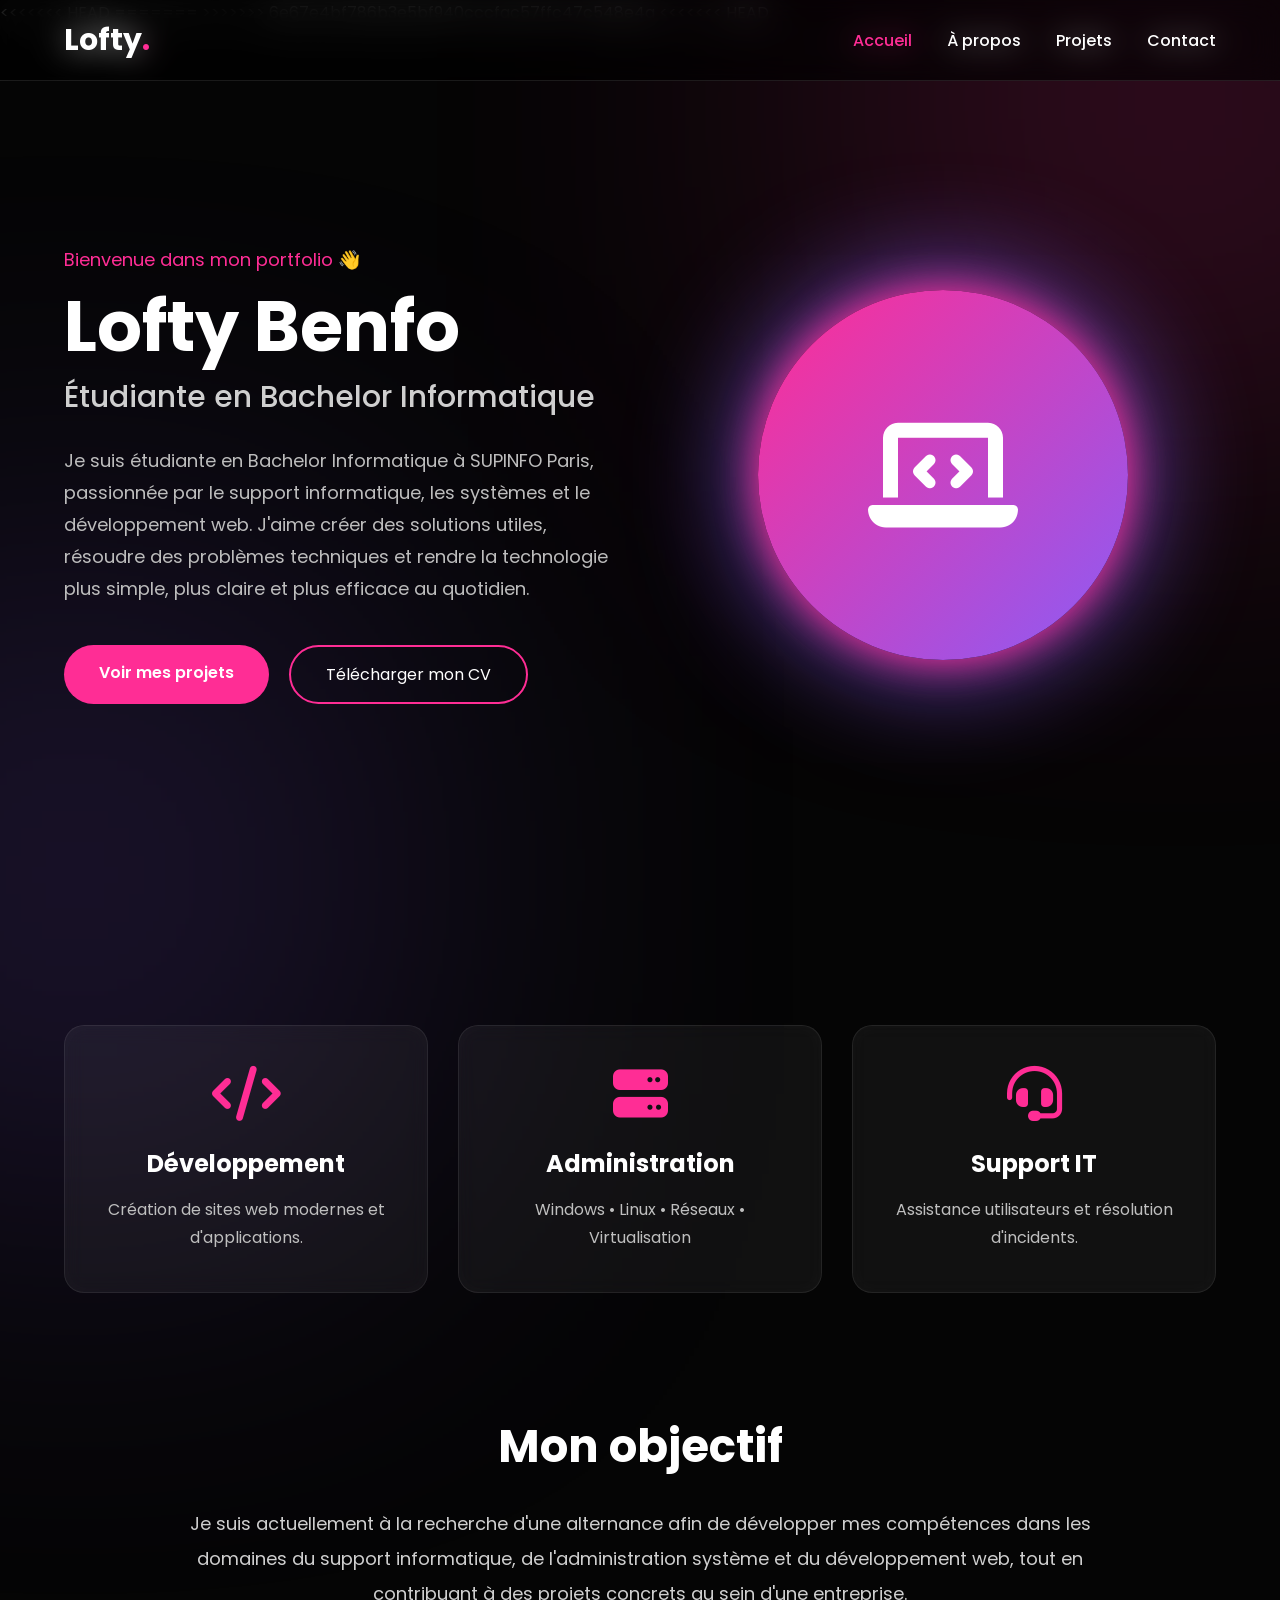
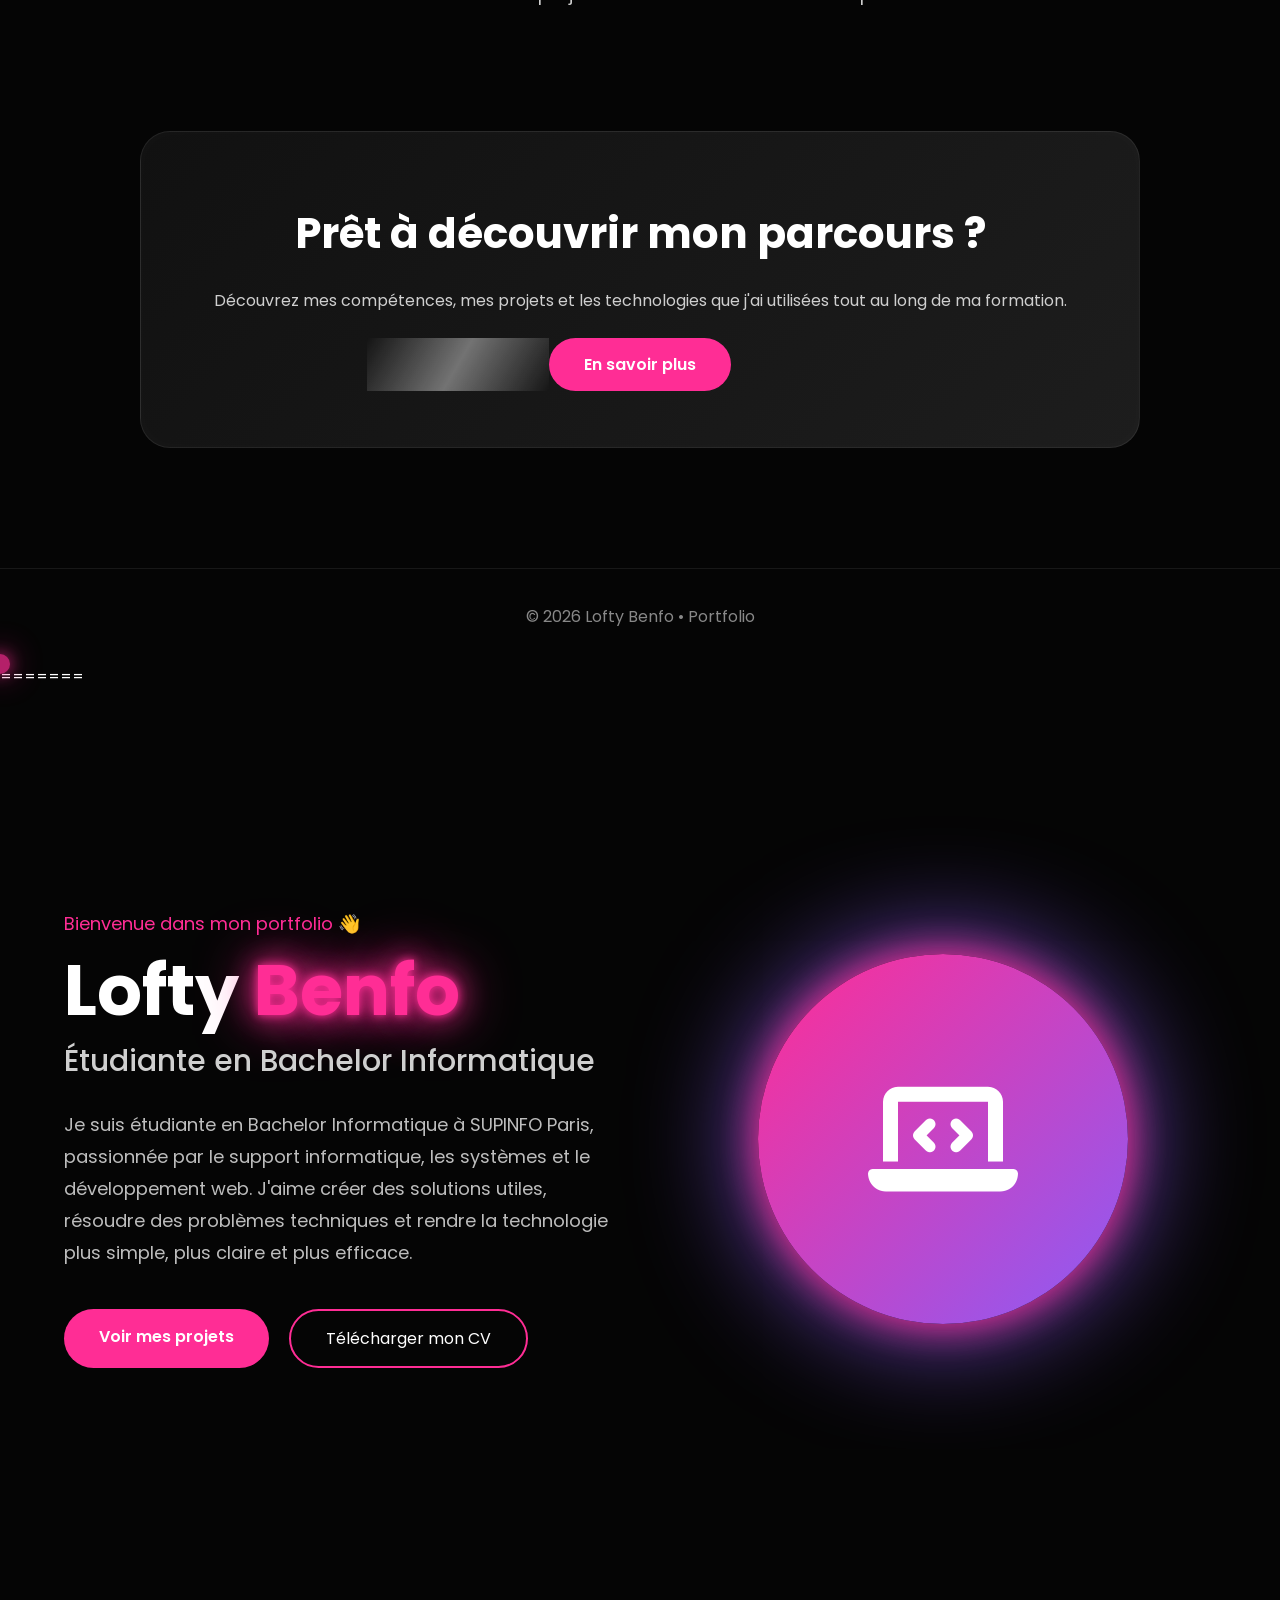
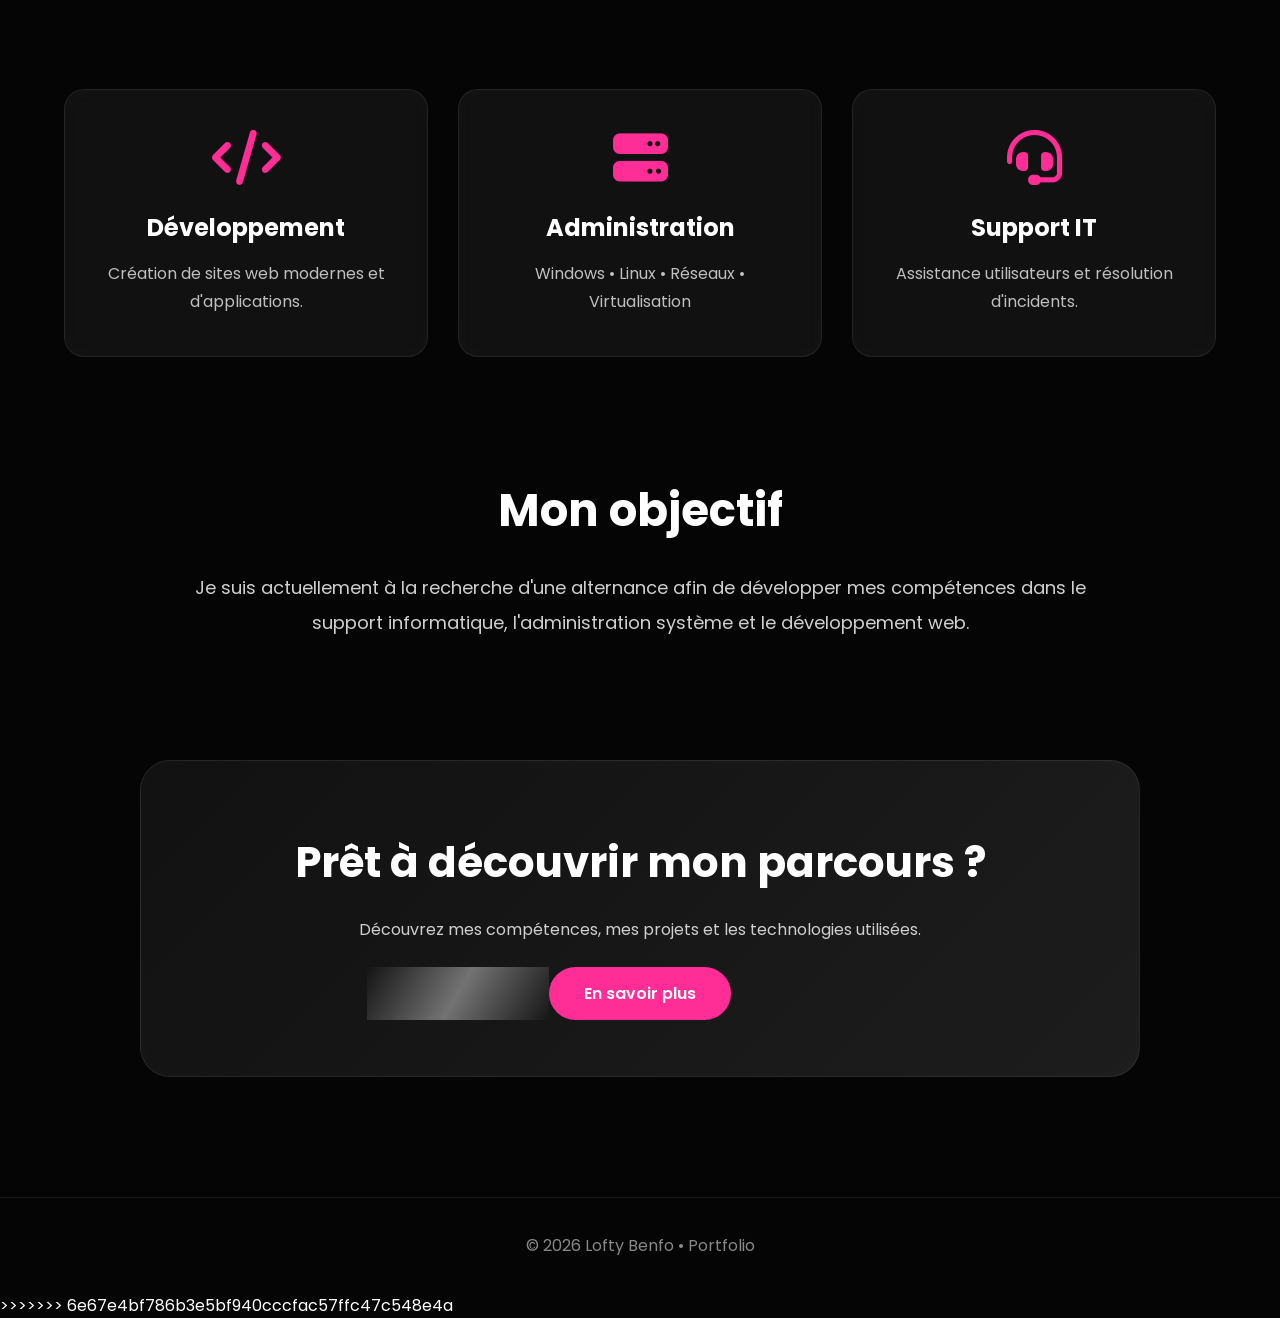
==== commit a116ddb4: "resolve merge conflicts" ====
--- a/index.html
+++ b/index.html
@@ -5,6 +5,7 @@
     <meta name="viewport" content="width=device-width, initial-scale=1.0">
     <title>Lofty Benfo | Portfolio</title>
 
+<<<<<<< HEAD
     <!-- Google Fonts -->
     <link href="https://fonts.googleapis.com/css2?family=Poppins:wght@300;400;500;600;700&display=swap" rel="stylesheet">
 
@@ -14,10 +15,18 @@
 
     <!-- CSS -->
     <link rel="stylesheet" href="css/style.css">
+=======
+    <link href="https://fonts.googleapis.com/css2?family=Poppins:wght@300;400;500;600;700&display=swap" rel="stylesheet">
+    <link rel="stylesheet"
+    href="https://cdnjs.cloudflare.com/ajax/libs/font-awesome/6.6.0/css/all.min.css">
+
+    <link rel="stylesheet" href="style.css">
+>>>>>>> 6e67e4bf786b3e5bf940cccfac57ffc47c548e4a
 </head>
 
 <body>
 
+<<<<<<< HEAD
     <!-- ================= NAVBAR ================= -->
 
     <header>
@@ -205,4 +214,96 @@
     <script src="js/script.js"></script>
 
 </body>
-</html>+</html>
+=======
+<header>
+    <nav>
+        <h2 class="logo">Lofty<span>.</span></h2>
+        <ul>
+            <li><a href="index.html" class="active">Accueil</a></li>
+            <li><a href="about.html">À propos</a></li>
+            <li><a href="projects.html">Projets</a></li>
+            <li><a href="contact.html">Contact</a></li>
+        </ul>
+    </nav>
+</header>
+
+<section class="hero">
+
+    <div class="hero-left">
+
+        <p class="hello">Bienvenue dans mon portfolio 👋</p>
+
+        <h1>Lofty <span>Benfo</span></h1>
+
+        <h3>Étudiante en Bachelor Informatique</h3>
+
+        <p class="description">
+            Je suis étudiante en Bachelor Informatique à SUPINFO Paris,
+            passionnée par le support informatique, les systèmes
+            et le développement web.
+            J'aime créer des solutions utiles, résoudre des problèmes techniques
+            et rendre la technologie plus simple, plus claire et plus efficace.
+        </p>
+
+        <div class="buttons">
+            <a href="projects.html" class="btn">Voir mes projets</a>
+            <a href="CV-Lofty-Benfo.pdf" class="btn2" download>Télécharger mon CV</a>
+        </div>
+
+    </div>
+
+    <div class="hero-right">
+        <div class="circle">
+            <i class="fa-solid fa-laptop-code"></i>
+        </div>
+    </div>
+
+</section>
+
+<section class="cards">
+
+    <div class="card">
+        <i class="fa-solid fa-code"></i>
+        <h3>Développement</h3>
+        <p>Création de sites web modernes et d'applications.</p>
+    </div>
+
+    <div class="card">
+        <i class="fa-solid fa-server"></i>
+        <h3>Administration</h3>
+        <p>Windows • Linux • Réseaux • Virtualisation</p>
+    </div>
+
+    <div class="card">
+        <i class="fa-solid fa-headset"></i>
+        <h3>Support IT</h3>
+        <p>Assistance utilisateurs et résolution d'incidents.</p>
+    </div>
+
+</section>
+
+<section class="objectif">
+    <h2>Mon objectif</h2>
+    <p>
+        Je suis actuellement à la recherche d'une alternance afin
+        de développer mes compétences dans le support informatique,
+        l'administration système et le développement web.
+    </p>
+</section>
+
+<section class="cta">
+    <h2>Prêt à découvrir mon parcours ?</h2>
+    <p>Découvrez mes compétences, mes projets et les technologies utilisées.</p>
+    <a href="about.html" class="btn">En savoir plus</a>
+</section>
+
+<footer>
+    <p>© 2026 Lofty Benfo • Portfolio</p>
+</footer>
+
+<script src="script.js"></script>
+
+</body>
+</html>
+>>>>>>> 6e67e4bf786b3e5bf940cccfac57ffc47c548e4a
--- a/style.css
+++ b/style.css
@@ -0,0 +1,422 @@
+/* ==========================
+   GOOGLE FONT
+========================== */
+
+@import url('https://fonts.googleapis.com/css2?family=Poppins:wght@300;400;500;600;700;800&display=swap');
+
+/* ==========================
+   RESET
+========================== */
+
+*{
+    margin:0;
+    padding:0;
+    box-sizing:border-box;
+    scroll-behavior:smooth;
+}
+
+body{
+    font-family:'Poppins',sans-serif;
+    background:#050505;
+    color:white;
+    overflow-x:hidden;
+}
+
+/* ==========================
+BACKGROUND
+========================== */
+
+body::before{
+    content:"";
+    position:fixed;
+    width:700px;
+    height:700px;
+    background:#ff2d95;
+    filter:blur(180px);
+    top:-250px;
+    right:-250px;
+    opacity:.18;
+    z-index:-2;
+}
+
+body::after{
+    content:"";
+    position:fixed;
+    width:650px;
+    height:650px;
+    background:#8b5cf6;
+    filter:blur(180px);
+    bottom:-300px;
+    left:-250px;
+    opacity:.18;
+    z-index:-2;
+}
+
+/* ==========================
+NAVBAR
+========================== */
+
+header{
+    width:100%;
+    position:fixed;
+    top:0;
+    left:0;
+    backdrop-filter:blur(15px);
+    background:rgba(0,0,0,.40);
+    border-bottom:1px solid rgba(255,255,255,.08);
+    z-index:1000;
+}
+
+nav{
+    width:90%;
+    max-width:1200px;
+    margin:auto;
+    height:80px;
+    display:flex;
+    justify-content:space-between;
+    align-items:center;
+}
+
+.logo{
+    font-size:30px;
+    font-weight:700;
+}
+
+.logo span{
+    color:#ff2d95;
+}
+
+nav ul{
+    display:flex;
+    list-style:none;
+    gap:35px;
+}
+
+nav ul li a{
+    text-decoration:none;
+    color:white;
+    transition:.4s;
+    font-weight:500;
+}
+
+nav ul li a:hover{
+    color:#ff2d95;
+}
+
+.active{
+    color:#ff2d95;
+}
+
+/* ==========================
+HERO
+========================== */
+
+.hero{
+    width:90%;
+    max-width:1200px;
+    margin:auto;
+    min-height:100vh;
+    display:flex;
+    align-items:center;
+    justify-content:space-between;
+    gap:60px;
+}
+
+.hero-left{
+    flex:1;
+}
+
+.hello{
+    color:#ff2d95;
+    font-size:18px;
+    margin-bottom:15px;
+}
+
+.hero h1{
+    font-size:70px;
+    line-height:1.1;
+    margin-bottom:10px;
+}
+
+.hero h1 span{
+    color:#ff2d95;
+}
+
+.hero h3{
+    color:#cfcfcf;
+    font-size:30px;
+    margin-bottom:25px;
+    font-weight:500;
+}
+
+.description{
+    color:#bdbdbd;
+    line-height:32px;
+    font-size:18px;
+    max-width:650px;
+}
+
+/* ==========================
+BOUTONS
+========================== */
+
+.buttons{
+    display:flex;
+    gap:20px;
+    margin-top:40px;
+}
+
+.btn{
+    background:#ff2d95;
+    color:white;
+    text-decoration:none;
+    padding:15px 35px;
+    border-radius:40px;
+    transition:.4s;
+    font-weight:600;
+    position:relative;
+    overflow:hidden;
+}
+
+.btn:hover{
+    transform:translateY(-5px);
+    box-shadow:0 0 35px #ff2d95;
+}
+
+.btn2{
+    border:2px solid #ff2d95;
+    color:white;
+    text-decoration:none;
+    padding:15px 35px;
+    border-radius:40px;
+    transition:.4s;
+}
+
+.btn2:hover{
+    background:#ff2d95;
+}
+
+/* ==========================
+CERCLE
+========================== */
+
+.hero-right{
+    flex:1;
+    display:flex;
+    justify-content:center;
+}
+
+.circle{
+    width:370px;
+    height:370px;
+    border-radius:50%;
+    display:flex;
+    align-items:center;
+    justify-content:center;
+    background:linear-gradient(135deg,#ff2d95,#8b5cf6);
+    box-shadow:
+    0 0 40px #ff2d95,
+    0 0 120px #8b5cf6;
+    animation:float 4s ease-in-out infinite;
+}
+
+.circle i{
+    font-size:120px;
+    color:white;
+}
+
+/* ==========================
+ANIMATION
+========================== */
+
+@keyframes float{
+0%{ transform:translateY(0); }
+50%{ transform:translateY(-18px); }
+100%{ transform:translateY(0); }
+}
+
+/* ==========================
+CARTES
+========================== */
+
+.cards{
+    width:90%;
+    max-width:1200px;
+    margin:100px auto;
+    display:grid;
+    grid-template-columns:repeat(auto-fit,minmax(280px,1fr));
+    gap:30px;
+}
+
+.card{
+    background:rgba(255,255,255,.05);
+    border:1px solid rgba(255,255,255,.08);
+    border-radius:20px;
+    padding:40px 30px;
+    text-align:center;
+    transition:.4s;
+    backdrop-filter:blur(10px);
+    position:relative;
+    overflow:hidden;
+}
+
+.card:hover{
+    transform:translateY(-12px);
+    border:1px solid #ff2d95;
+    box-shadow:0 0 25px rgba(255,45,149,.5);
+}
+
+.card i{
+    font-size:55px;
+    color:#ff2d95;
+    margin-bottom:25px;
+}
+
+.card h3{
+    margin-bottom:15px;
+    font-size:24px;
+}
+
+.card p{
+    color:#bfbfbf;
+    line-height:28px;
+}
+
+/* ==========================
+OBJECTIF
+========================== */
+
+.objectif{
+    width:90%;
+    max-width:950px;
+    margin:120px auto;
+    text-align:center;
+}
+
+.objectif h2{
+    font-size:45px;
+    margin-bottom:25px;
+    color:#ffffff;
+}
+
+.objectif p{
+    color:#cfcfcf;
+    font-size:18px;
+    line-height:35px;
+}
+
+/* ==========================
+CTA
+========================== */
+
+.cta{
+    width:90%;
+    max-width:1000px;
+    margin:120px auto;
+    background:linear-gradient(135deg,#111,#1d1d1d);
+    border:1px solid rgba(255,255,255,.08);
+    border-radius:30px;
+    padding:70px;
+    text-align:center;
+}
+
+.cta h2{
+    font-size:42px;
+    margin-bottom:20px;
+}
+
+.cta p{
+    color:#cfcfcf;
+    margin-bottom:35px;
+    line-height:32px;
+}
+
+/* ==========================
+FOOTER
+========================== */
+
+footer{
+    margin-top:100px;
+    padding:35px;
+    border-top:1px solid rgba(255,255,255,.08);
+    text-align:center;
+}
+
+footer p{
+    color:#888;
+}
+
+/* ==========================
+SCROLLBAR
+========================== */
+
+::-webkit-scrollbar{
+    width:10px;
+}
+
+::-webkit-scrollbar-track{
+    background:#050505;
+}
+
+::-webkit-scrollbar-thumb{
+    background:#ff2d95;
+    border-radius:20px;
+}
+
+::-webkit-scrollbar-thumb:hover{
+    background:#ff5aad;
+}
+
+/* ==========================
+SELECTION
+========================== */
+
+::selection{
+    background:#ff2d95;
+    color:white;
+}
+
+/* ==========================
+ANIMATIONS D'APPARITION
+========================== */
+
+.hero,
+.cards,
+.objectif,
+.cta{
+    animation:fadeUp 1s ease;
+}
+
+@keyframes fadeUp{
+    from{
+        opacity:0;
+        transform:translateY(50px);
+    }
+    to{
+        opacity:1;
+        transform:translateY(0);
+    }
+}
+
+/* ==========================
+CURSEUR NEON
+========================== */
+
+.cursor{
+    width:20px;
+    height:20px;
+    border-radius:50%;
+    background:#ff2d95;
+    position:fixed;
+    pointer-events:none;
+    z-index:9999;
+    transform:translate(-50%,-50%);
+    box-shadow:
+    0 0 15px #ff2d95,
+    0 0 35px #ff2d95;
+    opacity:.7;
+}
+
+@media(max-width:600px){
+    .cursor{ display:none; }
+}
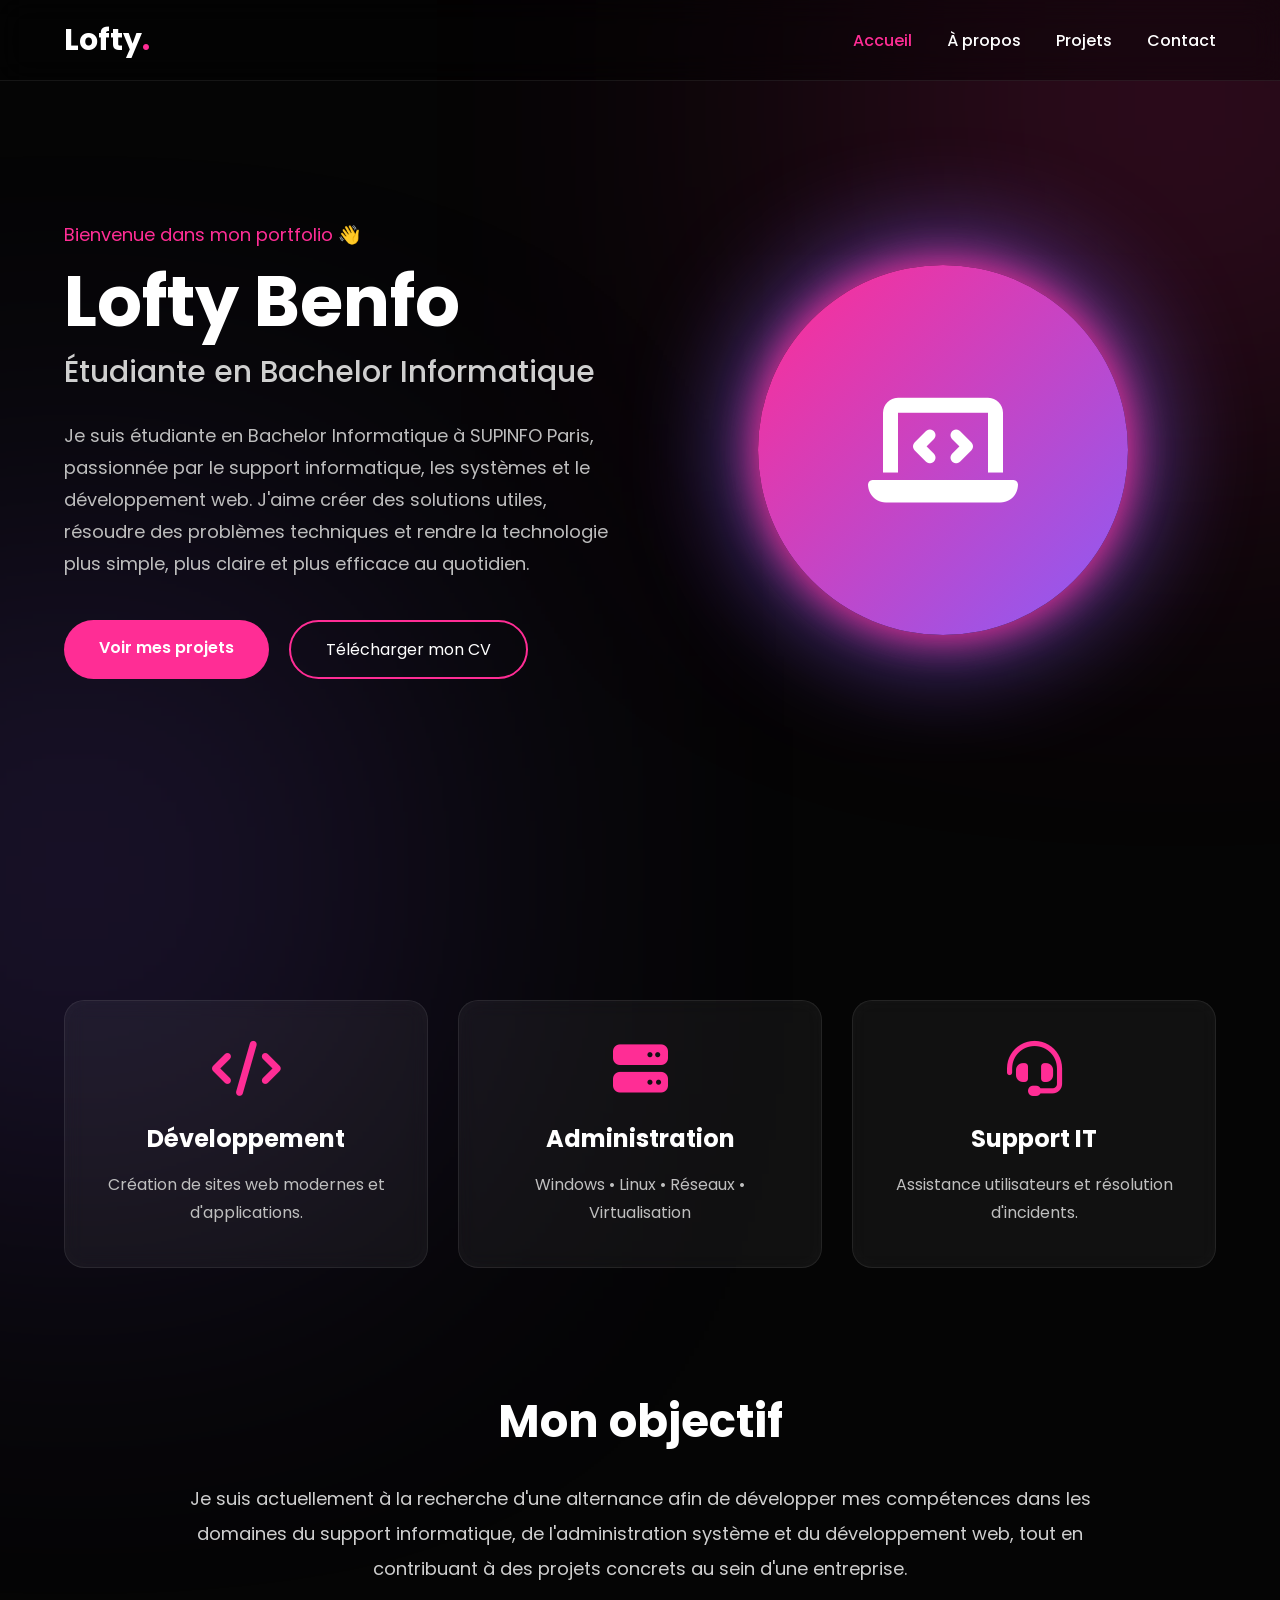
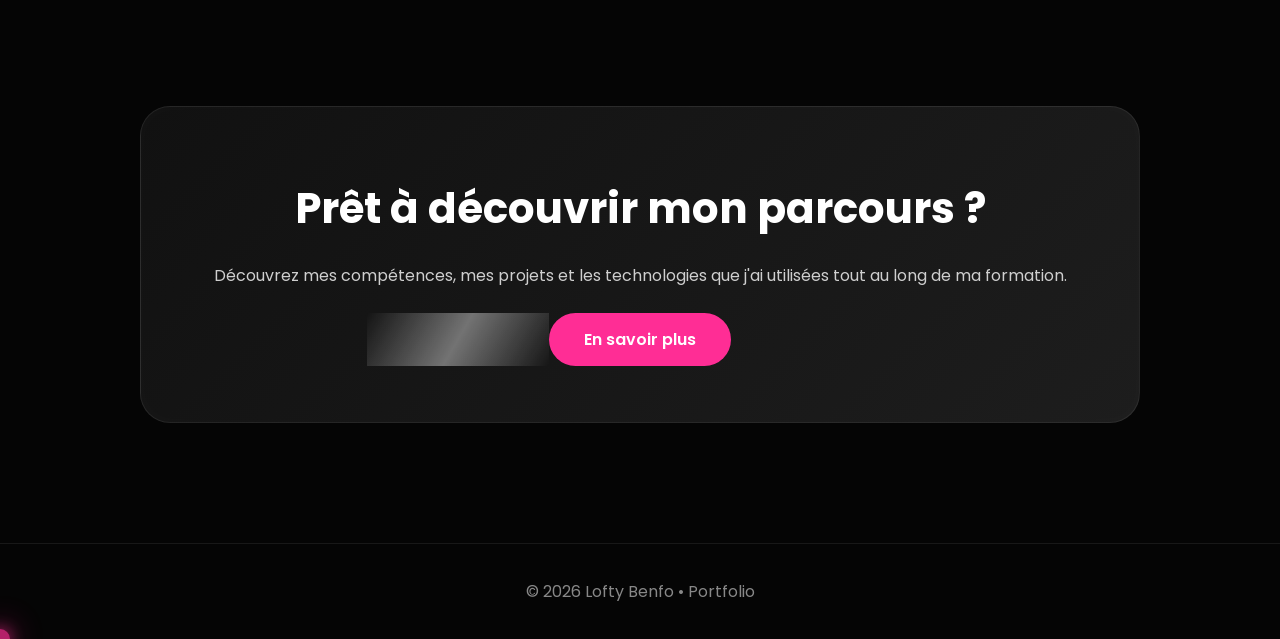
==== commit 6f9b8e2f: "Mise à jour du portfolio" ====
--- a/index.html
+++ b/index.html
@@ -5,7 +5,6 @@
     <meta name="viewport" content="width=device-width, initial-scale=1.0">
     <title>Lofty Benfo | Portfolio</title>
 
-<<<<<<< HEAD
     <!-- Google Fonts -->
     <link href="https://fonts.googleapis.com/css2?family=Poppins:wght@300;400;500;600;700&display=swap" rel="stylesheet">
 
@@ -15,18 +14,15 @@
 
     <!-- CSS -->
     <link rel="stylesheet" href="css/style.css">
-=======
     <link href="https://fonts.googleapis.com/css2?family=Poppins:wght@300;400;500;600;700&display=swap" rel="stylesheet">
     <link rel="stylesheet"
     href="https://cdnjs.cloudflare.com/ajax/libs/font-awesome/6.6.0/css/all.min.css">
 
     <link rel="stylesheet" href="style.css">
->>>>>>> 6e67e4bf786b3e5bf940cccfac57ffc47c548e4a
 </head>
 
 <body>
 
-<<<<<<< HEAD
     <!-- ================= NAVBAR ================= -->
 
     <header>
@@ -87,12 +83,9 @@
          <a href="projects.html" class="btn">
         Voir mes projets
          </a>
-        <a href="CV%20Lofty%20BENFO.pdf" class="btn2" download>
+    <a href="CV_Lofty_BENFO.pdf" class="btn2" download>
     Télécharger mon CV
 </a>
-
-
-
         </a>
 
     </div>
@@ -214,96 +207,4 @@
     <script src="js/script.js"></script>
 
 </body>
-</html>
-=======
-<header>
-    <nav>
-        <h2 class="logo">Lofty<span>.</span></h2>
-        <ul>
-            <li><a href="index.html" class="active">Accueil</a></li>
-            <li><a href="about.html">À propos</a></li>
-            <li><a href="projects.html">Projets</a></li>
-            <li><a href="contact.html">Contact</a></li>
-        </ul>
-    </nav>
-</header>
-
-<section class="hero">
-
-    <div class="hero-left">
-
-        <p class="hello">Bienvenue dans mon portfolio 👋</p>
-
-        <h1>Lofty <span>Benfo</span></h1>
-
-        <h3>Étudiante en Bachelor Informatique</h3>
-
-        <p class="description">
-            Je suis étudiante en Bachelor Informatique à SUPINFO Paris,
-            passionnée par le support informatique, les systèmes
-            et le développement web.
-            J'aime créer des solutions utiles, résoudre des problèmes techniques
-            et rendre la technologie plus simple, plus claire et plus efficace.
-        </p>
-
-        <div class="buttons">
-            <a href="projects.html" class="btn">Voir mes projets</a>
-            <a href="CV-Lofty-Benfo.pdf" class="btn2" download>Télécharger mon CV</a>
-        </div>
-
-    </div>
-
-    <div class="hero-right">
-        <div class="circle">
-            <i class="fa-solid fa-laptop-code"></i>
-        </div>
-    </div>
-
-</section>
-
-<section class="cards">
-
-    <div class="card">
-        <i class="fa-solid fa-code"></i>
-        <h3>Développement</h3>
-        <p>Création de sites web modernes et d'applications.</p>
-    </div>
-
-    <div class="card">
-        <i class="fa-solid fa-server"></i>
-        <h3>Administration</h3>
-        <p>Windows • Linux • Réseaux • Virtualisation</p>
-    </div>
-
-    <div class="card">
-        <i class="fa-solid fa-headset"></i>
-        <h3>Support IT</h3>
-        <p>Assistance utilisateurs et résolution d'incidents.</p>
-    </div>
-
-</section>
-
-<section class="objectif">
-    <h2>Mon objectif</h2>
-    <p>
-        Je suis actuellement à la recherche d'une alternance afin
-        de développer mes compétences dans le support informatique,
-        l'administration système et le développement web.
-    </p>
-</section>
-
-<section class="cta">
-    <h2>Prêt à découvrir mon parcours ?</h2>
-    <p>Découvrez mes compétences, mes projets et les technologies utilisées.</p>
-    <a href="about.html" class="btn">En savoir plus</a>
-</section>
-
-<footer>
-    <p>© 2026 Lofty Benfo • Portfolio</p>
-</footer>
-
-<script src="script.js"></script>
-
-</body>
-</html>
->>>>>>> 6e67e4bf786b3e5bf940cccfac57ffc47c548e4a
+</html>
